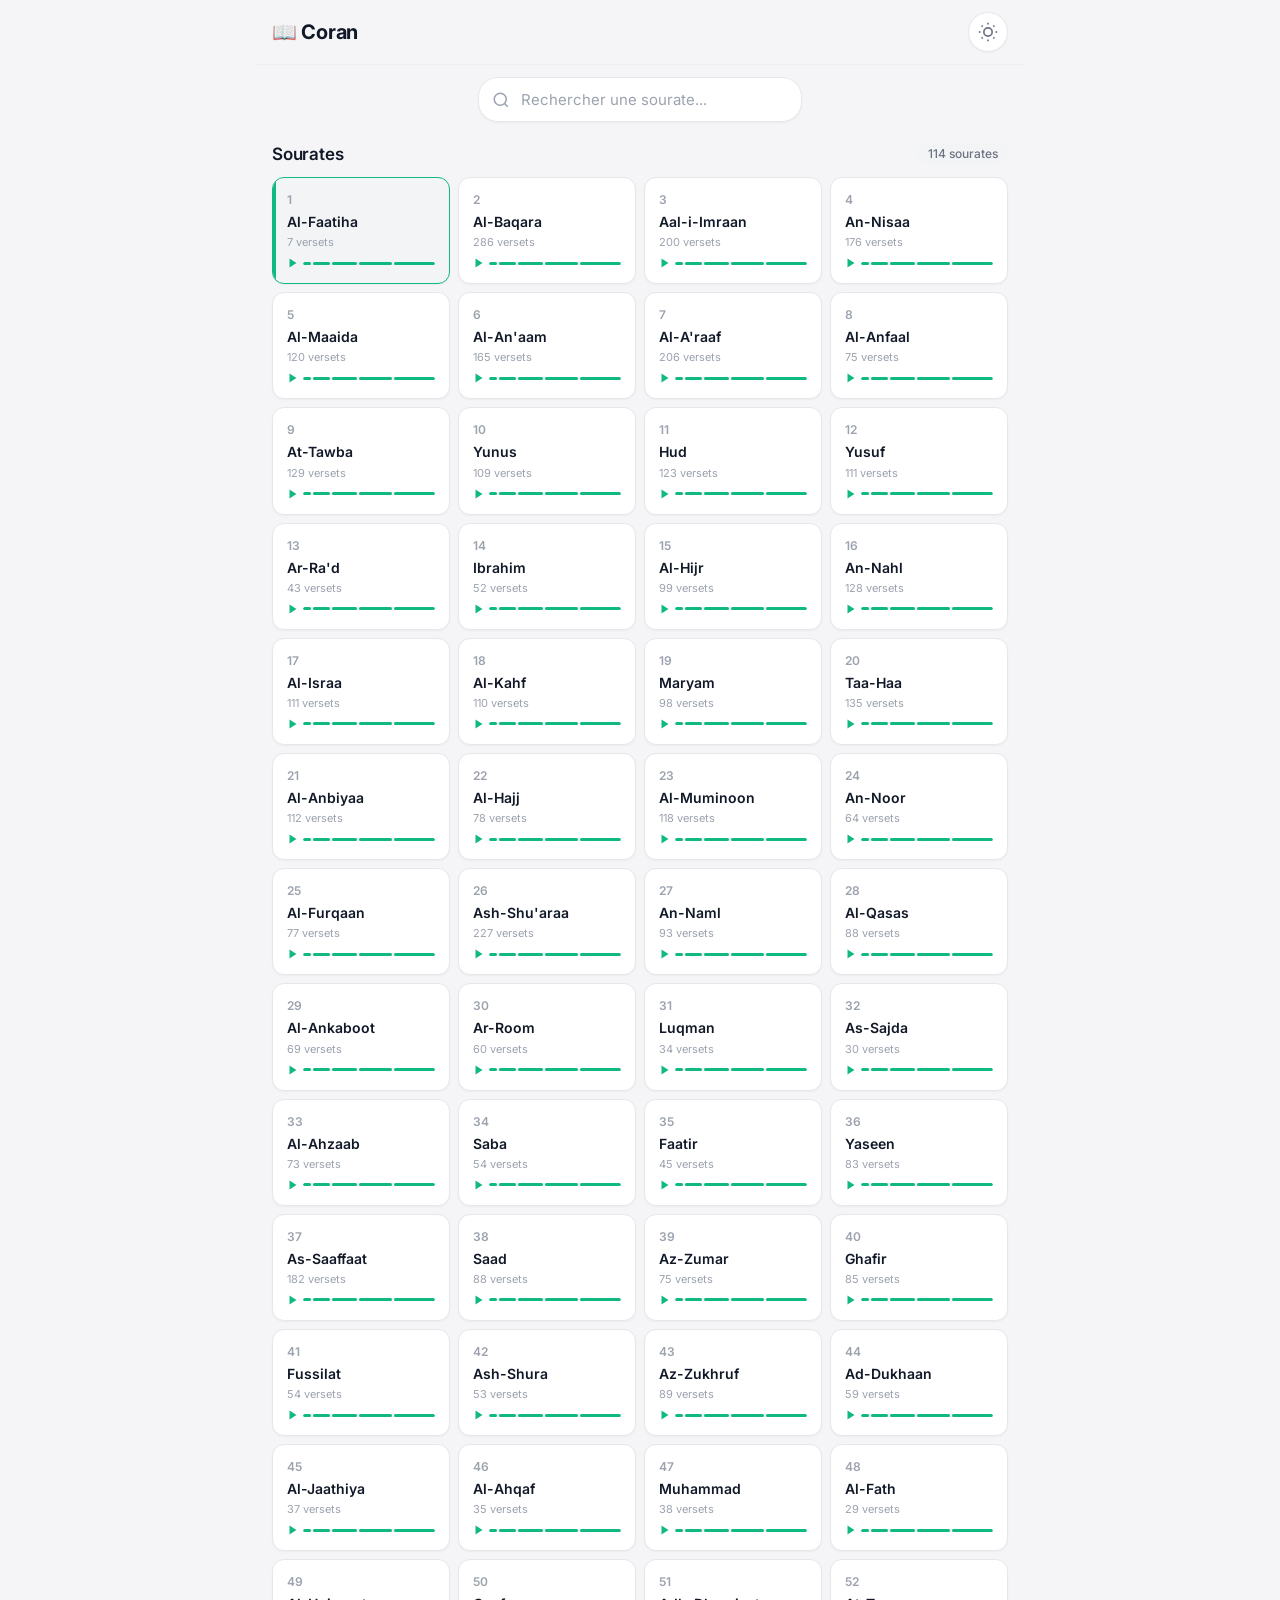
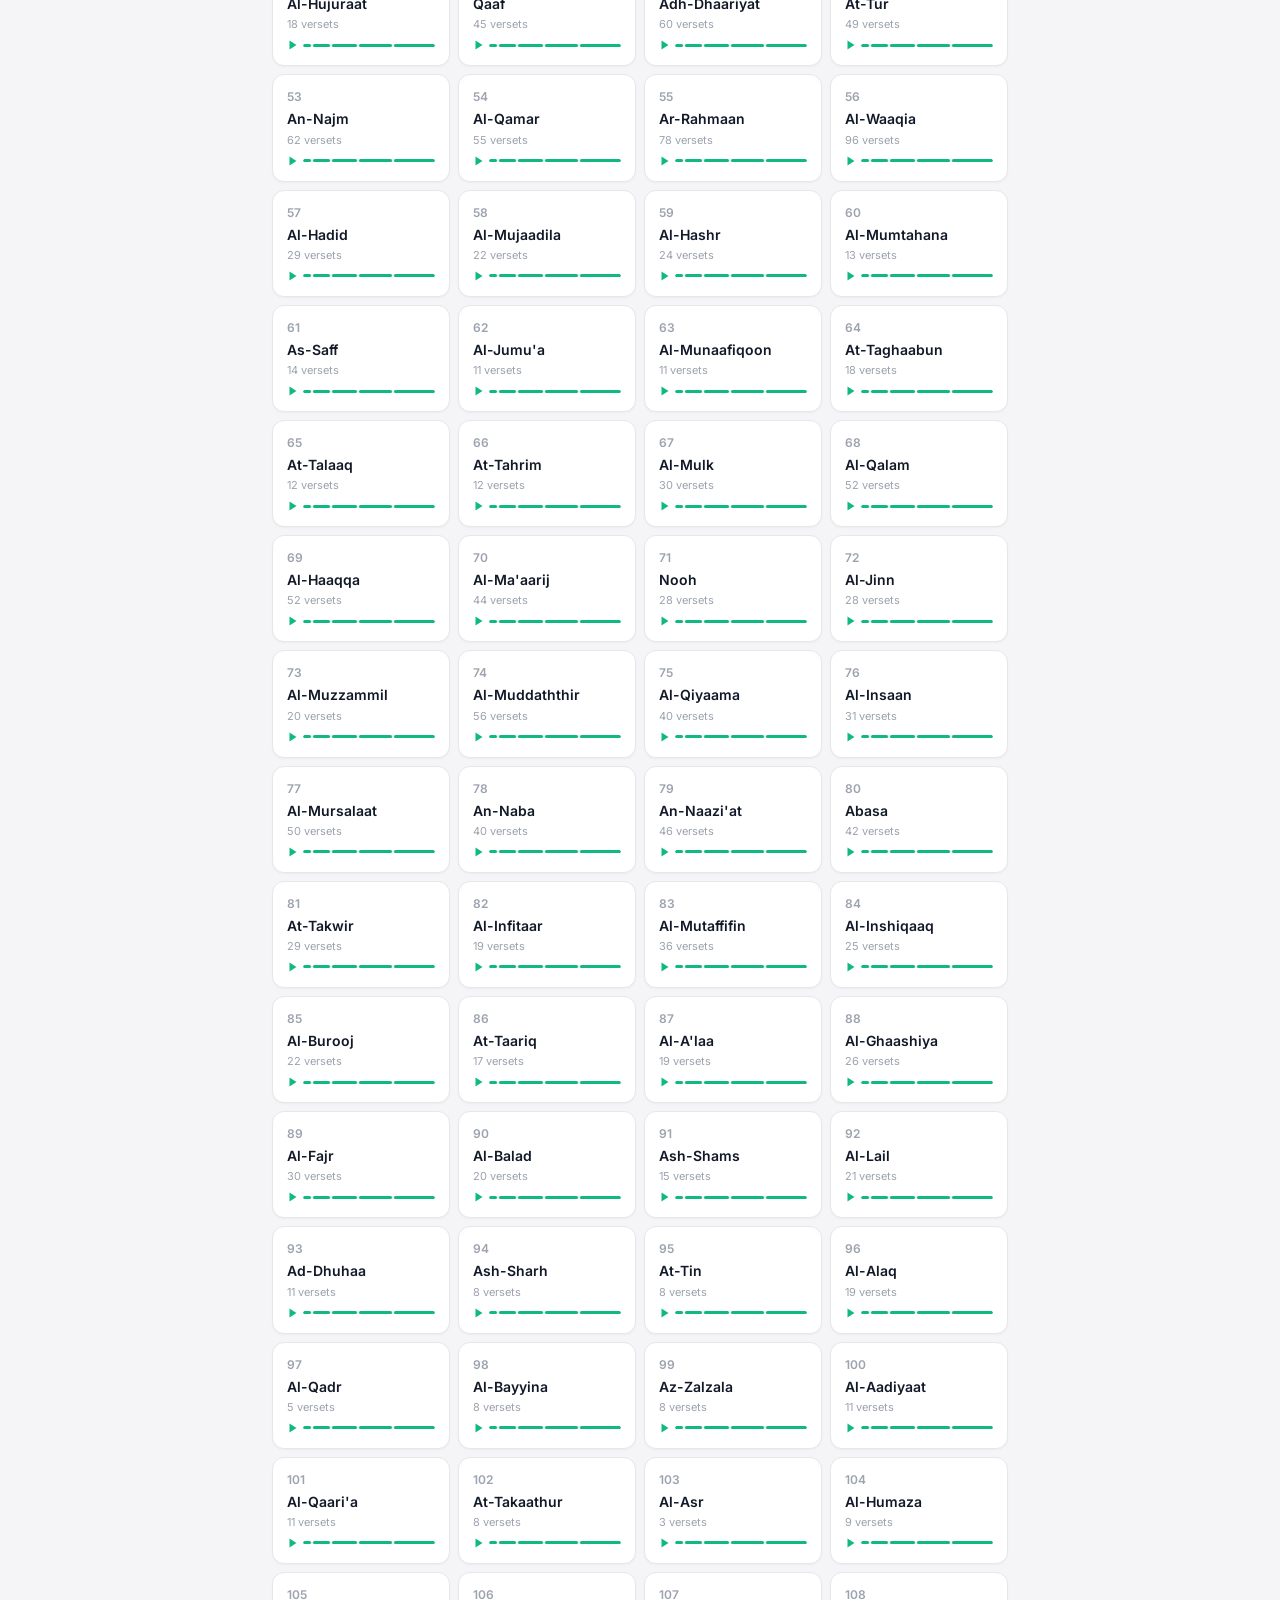
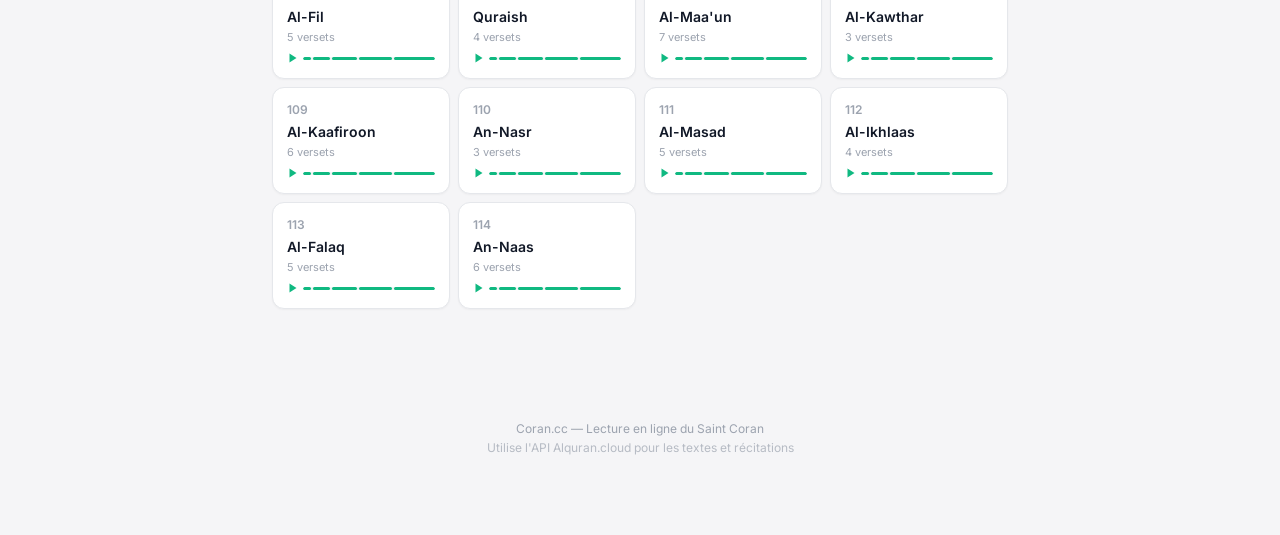
==== index.html @ dbdd3338 "Ajout fonctionnalités: modes lecture (single/range/page/loop), téléchargement offline, page mode, bo" ====
<!DOCTYPE html>
<html lang="fr">
<head>
  <meta charset="UTF-8">
  <meta name="viewport" content="width=device-width, initial-scale=1.0">
  <meta name="description" content="Lisez le Coran en ligne avec récitations audio, traductions et translitérations.">
  <meta name="theme-color" content="#10B981">
  <meta name="apple-mobile-web-app-capable" content="yes">
  <meta name="apple-mobile-web-app-status-bar-style" content="black-translucent">
  <meta name="apple-mobile-web-app-title" content="Coran">
  <link rel="icon" type="image/svg+xml" href="data:image/svg+xml,<svg xmlns='http://www.w3.org/2000/svg' viewBox='0 0 100 100'><rect width='100' height='100' rx='20' fill='%2310B981'/><text x='50' y='68' font-size='50' text-anchor='middle' fill='white' font-family='serif'>ق</text></svg>">
  <title>Coran — Lecture en ligne</title>
  <link rel="stylesheet" href="style.css">
  <link rel="preconnect" href="https://fonts.googleapis.com">
  <link rel="preconnect" href="https://fonts.gstatic.com" crossorigin>
  <link href="https://fonts.googleapis.com/css2?family=Amiri:wght@400;700&family=Inter:wght@400;500;600;700&display=swap" rel="stylesheet">
</head>
<body>
  <div id="app">
    <header class="header">
      <div class="header-content">
        <h1 class="logo">📖 Coran</h1>
        <div class="header-actions">
          <button class="icon-btn" id="themeToggle" title="Changer le thème">
            <svg class="sun" width="20" height="20" viewBox="0 0 24 24" fill="none" stroke="currentColor" stroke-width="2"><circle cx="12" cy="12" r="5"/><line x1="12" y1="1" x2="12" y2="3"/><line x1="12" y1="21" x2="12" y2="23"/><line x1="4.22" y1="4.22" x2="5.64" y2="5.64"/><line x1="18.36" y1="18.36" x2="19.78" y2="19.78"/><line x1="1" y1="12" x2="3" y2="12"/><line x1="21" y1="12" x2="23" y2="12"/><line x1="4.22" y1="19.78" x2="5.64" y2="18.36"/><line x1="18.36" y1="5.64" x2="19.78" y2="4.22"/></svg>
            <svg class="moon" width="20" height="20" viewBox="0 0 24 24" fill="none" stroke="currentColor" stroke-width="2"><path d="M21 12.79A9 9 0 1 1 11.21 3 7 7 0 0 0 21 12.79z"/></svg>
          </button>
        </div>
      </div>
    </header>

    <div class="search-container">
      <div class="search-box">
        <svg class="search-icon" width="18" height="18" viewBox="0 0 24 24" fill="none" stroke="currentColor" stroke-width="2"><circle cx="11" cy="11" r="8"/><line x1="21" y1="21" x2="16.65" y2="16.65"/></svg>
        <input type="text" id="searchInput" placeholder="Rechercher une sourate..." autocomplete="off">
        <button class="search-clear" id="searchClear" style="display:none">✕</button>
      </div>
      <div class="search-results" id="searchResults" style="display:none"></div>
    </div>

    <main class="main">
      <!-- Liste des sourates -->
      <section class="section" id="surahList">
        <div class="section-header">
          <h2>Sourates</h2>
          <span class="badge" id="surahCount">114 sourates</span>
        </div>
        <div class="surah-grid" id="surahGrid"></div>
      </section>

      <!-- Lecteur -->
      <section class="section" id="readerSection" style="display:none">
        <div class="reader-header">
          <button class="back-btn" id="backToList">
            <svg width="24" height="24" viewBox="0 0 24 24" fill="none" stroke="currentColor" stroke-width="2"><polyline points="15 18 9 12 15 6"/></svg>
            Retour
          </button>
          <div class="reader-info">
            <h2 id="readerSurahName">—</h2>
            <span id="readerVerseInfo" class="verse-badge">Verset 1</span>
          </div>
        </div>

        <!-- Modes de lecture & options -->
        <div class="reader-controls">
          <div class="mode-selector">
            <label>Mode</label>
            <div class="mode-chips">
              <button class="mode-chip active" data-mode="single">Single</button>
              <button class="mode-chip" data-mode="range">Plage</button>
              <button class="mode-chip" data-mode="page">Page</button>
              <button class="mode-chip" data-mode="loop">Boucle</button>
            </div>
          </div>
          <div class="reciter-select">
            <label for="reciterSelect">Récitateur</label>
            <select id="reciterSelect"></select>
          </div>
        </div>

        <!-- Range selector (visible en mode range) -->
        <div class="range-config" id="rangeConfig" style="display:none">
          <div class="range-inputs">
            <div class="range-field">
              <label>Du verset</label>
              <input type="number" id="rangeStart" min="1" value="1">
            </div>
            <div class="range-field">
              <label>Au verset</label>
              <input type="number" id="rangeEnd" min="1" value="5">
            </div>
            <button class="range-apply-btn" id="rangeApplyBtn">Appliquer</button>
          </div>
        </div>

        <!-- Page selector (visible en mode page) -->
        <div class="page-config" id="pageConfig" style="display:none">
          <div class="page-input-row">
            <label>Page</label>
            <input type="number" id="pageInput" min="1" max="604" value="1">
            <button class="page-go-btn" id="pageGoBtn">Aller</button>
          </div>
        </div>

        <!-- Options texte -->
        <div class="text-options">
          <button class="opt-btn active" data-opt="arabic">Arabe</button>
          <button class="opt-btn" data-opt="transliteration">Phonétique</button>
          <button class="opt-btn" data-opt="translation">Traduction</button>
        </div>

        <!-- Affichage du verset -->
        <div class="verse-display" id="verseDisplay">
          <div class="verse-arabic" id="verseArabic">
            <p class="verse-number" id="verseNumber">1</p>
            <p class="arabic-text" id="arabicText">—</p>
          </div>
          <div class="verse-transliteration" id="verseTransliteration" style="display:none">
            <p class="translit-text" id="transliterationText">—</p>
          </div>
          <div class="verse-translation" id="verseTranslation" style="display:none">
            <p class="translation-text" id="translationText">—</p>
          </div>
        </div>

        <!-- Contrôles de lecture -->
        <div class="player-controls">
          <div class="player-info">
            <span class="player-status" id="playerStatus">Prêt</span>
            <span class="player-time" id="playerTime">0:00</span>
          </div>
          <div class="player-buttons">
            <button class="player-btn" id="prevSurahBtn" title="Sourate précédente">
              <svg width="20" height="20" viewBox="0 0 24 24" fill="none" stroke="currentColor" stroke-width="2"><polygon points="19 20 9 12 19 4 19 20"/><line x1="5" y1="19" x2="5" y2="5"/></svg>
            </button>
            <button class="player-btn" id="prevVerseBtn" title="Verset précédent">
              <svg width="20" height="20" viewBox="0 0 24 24" fill="none" stroke="currentColor" stroke-width="2"><polygon points="11 19 2 12 11 5 11 19"/><polygon points="22 19 13 12 22 5 22 19"/></svg>
            </button>
            <button class="play-btn" id="playBtn" title="Lecture / Pause">
              <svg class="play-icon" width="32" height="32" viewBox="0 0 24 24" fill="currentColor"><polygon points="5 3 19 12 5 21 5 3"/></svg>
              <svg class="pause-icon" width="32" height="32" viewBox="0 0 24 24" fill="currentColor" style="display:none"><rect x="6" y="4" width="4" height="16"/><rect x="14" y="4" width="4" height="16"/></svg>
            </button>
            <button class="player-btn" id="nextVerseBtn" title="Verset suivant">
              <svg width="20" height="20" viewBox="0 0 24 24" fill="none" stroke="currentColor" stroke-width="2"><polygon points="23 19 14 12 23 5 23 19"/><polygon points="10 19 5 12 10 5 10 19"/></svg>
            </button>
            <button class="player-btn" id="nextSurahBtn" title="Sourate suivante">
              <svg width="20" height="20" viewBox="0 0 24 24" fill="none" stroke="currentColor" stroke-width="2"><polygon points="5 20 15 12 5 4 5 20"/><line x1="19" y1="19" x2="19" y2="5"/></svg>
            </button>
          </div>
          <div class="player-progress">
            <input type="range" class="progress-bar" id="progressBar" min="0" max="100" value="0" step="0.1">
          </div>
        </div>

        <!-- Bouton téléchargement -->
        <button class="download-btn" id="downloadBtn" title="Télécharger pour hors-ligne">
          <svg width="20" height="20" viewBox="0 0 24 24" fill="none" stroke="currentColor" stroke-width="2"><path d="M21 15v4a2 2 0 0 1-2 2H5a2 2 0 0 1-2-2v-4"/><polyline points="7 10 12 15 17 10"/><line x1="12" y1="15" x2="12" y2="3"/></svg>
          <span>Télécharger</span>
        </button>
      </section>
    </main>

    <audio id="audioPlayer" style="display:none"></audio>

    <footer class="footer">
      <p>Coran.cc — Lecture en ligne du Saint Coran</p>
      <p class="footer-small">Utilise l'API Alquran.cloud pour les textes et récitations</p>
    </footer>
  </div>

  <script src="app.js"></script>
</body>
</html>
---- style.css ----
:root {
  --bg: #F5F5F7;
  --surface: #FFFFFF;
  --surface-alt: #F3F4F6;
  --border: #E5E7EB;
  --text: #111827;
  --text-secondary: #6B7280;
  --text-tertiary: #9CA3AF;
  --primary: #10B981;
  --primary-dark: #059669;
  --danger: #EF4444;
  --warning: #F59E0B;
  --shadow-sm: 0 1px 2px rgba(0,0,0,0.04);
  --shadow-md: 0 4px 12px rgba(0,0,0,0.06);
  --shadow-lg: 0 8px 24px rgba(0,0,0,0.08);
  --radius-sm: 8px;
  --radius-md: 12px;
  --radius-lg: 16px;
  --radius-xl: 20px;
  --header-bg: rgba(245, 245, 247, 0.85);
  --header-border: rgba(229, 231, 235, 0.5);
  --progress-bg: #E5E7EB;
  --glass-bg: rgba(255, 255, 255, 0.88);
  --verse-arabic-bg: #FFFFFF;
  --verse-glow: rgba(16, 185, 129, 0.12);
}

[data-theme="dark"] {
  --bg: #000000;
  --surface: #1C1C1E;
  --surface-alt: #2C2C2E;
  --border: #3A3A3C;
  --text: #F9FAFB;
  --text-secondary: #9CA3AF;
  --text-tertiary: #6B7280;
  --shadow-sm: 0 1px 2px rgba(0,0,0,0.2);
  --shadow-md: 0 4px 12px rgba(0,0,0,0.3);
  --shadow-lg: 0 8px 24px rgba(0,0,0,0.4);
  --header-bg: rgba(0, 0, 0, 0.85);
  --header-border: rgba(58, 58, 60, 0.5);
  --progress-bg: #3A3A3C;
  --verse-arabic-bg: #1C1C1E;
  --verse-glow: rgba(16, 185, 129, 0.15);
}

* { margin: 0; padding: 0; box-sizing: border-box; }
html, body { height: 100%; font-family: 'Inter', -apple-system, BlinkMacSystemFont, 'Segoe UI', sans-serif; background: var(--bg); color: var(--text); -webkit-font-smoothing: antialiased; transition: background 0.3s ease, color 0.3s ease; }
body { overflow-x: hidden; }
::-webkit-scrollbar { width: 6px; }
::-webkit-scrollbar-thumb { background: var(--border); border-radius: 3px; }

#app { display: flex; flex-direction: column; min-height: 100vh; max-width: 768px; margin: 0 auto; position: relative; }

.header { position: sticky; top: 0; z-index: 100; backdrop-filter: blur(20px); -webkit-backdrop-filter: blur(20px); background: var(--header-bg); border-bottom: 0.5px solid var(--header-border); }
.header-content { max-width: 768px; margin: 0 auto; padding: 12px 16px; display: flex; align-items: center; justify-content: space-between; }
.logo { font-size: 20px; font-weight: 700; letter-spacing: -0.3px; }
.header-actions { display: flex; gap: 8px; }

.icon-btn { width: 40px; height: 40px; border: none; background: var(--surface); border-radius: 50%; cursor: pointer; display: flex; align-items: center; justify-content: center; color: var(--text-secondary); transition: all 0.15s ease; box-shadow: var(--shadow-sm); border: 0.5px solid var(--border); }
.icon-btn:hover { color: var(--primary); transform: scale(1.05); }
.icon-btn:active { transform: scale(0.95); }
[data-theme="dark"] .sun { display: none; }
[data-theme="light"] .moon { display: none; }

.search-container { max-width: 768px; margin: 0 auto; padding: 12px 16px; position: sticky; top: 61px; z-index: 99; backdrop-filter: blur(20px); -webkit-backdrop-filter: blur(20px); background: var(--header-bg); }
.search-box { position: relative; display: flex; align-items: center; }
.search-icon { position: absolute; left: 14px; color: var(--text-tertiary); pointer-events: none; }
#searchInput { width: 100%; padding: 12px 40px 12px 42px; border: 0.5px solid var(--border); border-radius: var(--radius-xl); background: var(--surface); color: var(--text); font-size: 15px; font-family: inherit; outline: none; transition: all 0.15s ease; box-shadow: var(--shadow-sm); }
#searchInput:focus { border-color: var(--primary); box-shadow: 0 0 0 3px var(--primary), var(--shadow-sm); }
#searchInput::placeholder { color: var(--text-tertiary); }
.search-clear { position: absolute; right: 10px; width: 28px; height: 28px; border: none; background: var(--surface-alt); border-radius: 50%; cursor: pointer; display: flex; align-items: center; justify-content: center; color: var(--text-secondary); font-size: 14px; transition: all 0.15s ease; }
.search-clear:hover { color: var(--danger); }
.search-results { position: absolute; top: 100%; left: 0; right: 0; background: var(--surface); border-radius: var(--radius-lg); box-shadow: var(--shadow-lg); border: 0.5px solid var(--border); max-height: 300px; overflow-y: auto; z-index: 200; }
.search-result-item { padding: 12px 16px; cursor: pointer; border-bottom: 0.5px solid var(--border); transition: background 0.1s ease; display: flex; align-items: center; gap: 10px; }
.search-result-item:hover { background: var(--surface-alt); }
.search-result-item:last-child { border-bottom: none; }
.search-result-item .sr-number { width: 32px; height: 32px; border-radius: 50%; background: var(--surface-alt); display: flex; align-items: center; justify-content: center; font-size: 12px; font-weight: 600; color: var(--text-secondary); flex-shrink: 0; }
.search-result-item .sr-info { flex: 1; }
.search-result-item .sr-name { font-size: 14px; font-weight: 500; color: var(--text); }
.search-result-item .sr-meta { font-size: 11px; color: var(--text-tertiary); margin-top: 2px; }

/* ============================================================
   NOUVEAUX ÉLÉMENTS UI — Modes de lecture, téléchargement
   ============================================================ */

.mode-selector { display: flex; flex-direction: column; gap: 6px; min-width: 0; }
.mode-selector label { font-size: 11px; font-weight: 500; color: var(--text-tertiary); text-transform: uppercase; letter-spacing: 0.5px; }
.mode-chips { display: flex; gap: 4px; }
.mode-chip { padding: 6px 12px; border: 0.5px solid var(--border); border-radius: var(--radius-sm); background: var(--surface); color: var(--text-secondary); font-size: 12px; font-weight: 500; cursor: pointer; transition: all 0.15s ease; font-family: inherit; }
.mode-chip:hover { color: var(--text); border-color: var(--primary); }
.mode-chip.active { background: var(--primary); color: white; border-color: var(--primary); box-shadow: 0 2px 6px var(--primary); }
.mode-chip:active { transform: scale(0.96); }

.range-config { padding: 12px 16px; background: var(--surface); border: 0.5px solid var(--border); border-radius: var(--radius-md); margin-bottom: 12px; box-shadow: var(--shadow-sm); }
.range-inputs { display: flex; gap: 8px; align-items: center; }
.range-field { display: flex; flex-direction: column; gap: 4px; flex: 1; }
.range-field label { font-size: 10px; color: var(--text-tertiary); text-transform: uppercase; letter-spacing: 0.5px; }
.range-field input { width: 100%; padding: 8px 10px; border: 0.5px solid var(--border); border-radius: var(--radius-sm); background: var(--surface-alt); color: var(--text); font-size: 13px; font-family: inherit; outline: none; }
.range-apply-btn { padding: 8px 16px; border: none; border-radius: var(--radius-sm); background: var(--primary); color: white; font-size: 13px; font-weight: 500; cursor: pointer; transition: all 0.15s ease; font-family: inherit; white-space: nowrap; }
.range-apply-btn:hover { background: var(--primary-dark); transform: scale(1.02); }
.range-apply-btn:active { transform: scale(0.97); }

.page-config { padding: 12px 16px; background: var(--surface); border: 0.5px solid var(--border); border-radius: var(--radius-md); margin-bottom: 12px; box-shadow: var(--shadow-sm); }
.page-input-row { display: flex; gap: 8px; align-items: center; }
.page-input-row label { font-size: 10px; color: var(--text-tertiary); text-transform: uppercase; letter-spacing: 0.5px; white-space: nowrap; }
.page-input-row input { width: 80px; padding: 8px 10px; border: 0.5px solid var(--border); border-radius: var(--radius-sm); background: var(--surface-alt); color: var(--text); font-size: 13px; font-family: inherit; outline: none; }
.page-go-btn { padding: 8px 16px; border: none; border-radius: var(--radius-sm); background: var(--primary); color: white; font-size: 13px; font-weight: 500; cursor: pointer; transition: all 0.15s ease; font-family: inherit; white-space: nowrap; }
.page-go-btn:hover { background: var(--primary-dark); }
.page-go-btn:active { transform: scale(0.97); }

.download-btn { display: flex; align-items: center; justify-content: center; gap: 8px; width: 100%; padding: 12px; border: 0.5px solid var(--border); border-radius: var(--radius-md); background: var(--surface); color: var(--text); font-size: 14px; font-weight: 500; cursor: pointer; transition: all 0.15s ease; margin-top: 8px; font-family: inherit; box-shadow: var(--shadow-sm); }
.download-btn:hover { border-color: var(--primary); color: var(--primary); box-shadow: var(--shadow-md); }
.download-btn:active { transform: scale(0.98); }
.download-btn.downloaded { background: var(--primary); color: white; border-color: var(--primary); }
.download-btn .download-status { font-size: 11px; color: var(--text-tertiary); }
.download-btn.downloaded .download-status { color: rgba(255,255,255,0.7); }

.main { flex: 1; padding-bottom: 80px; }
.section { max-width: 768px; margin: 0 auto; padding: 8px 16px 16px; }
.section-header { display: flex; align-items: center; justify-content: space-between; margin-bottom: 12px; }
.section-header h2 { font-size: 17px; font-weight: 600; letter-spacing: -0.2px; }
.badge { font-size: 12px; padding: 4px 10px; border-radius: 10px; background: var(--surface-alt); color: var(--text-secondary); font-weight: 500; }

.surah-grid { display: grid; grid-template-columns: repeat(auto-fill, minmax(140px, 1fr)); gap: 8px; }
.surah-card { background: var(--surface); border: 0.5px solid var(--border); border-radius: var(--radius-md); padding: 14px; cursor: pointer; transition: all 0.15s ease; box-shadow: var(--shadow-sm); position: relative; overflow: hidden; }
.surah-card:hover { transform: translateY(-2px); box-shadow: var(--shadow-md); border-color: var(--primary); }
.surah-card:active { transform: translateY(0); }
.surah-card.active { border-color: var(--primary); background: var(--surface-alt); }
.surah-card.active::before { content: ''; position: absolute; left: 0; top: 0; bottom: 0; width: 3px; background: var(--primary); border-radius: 0 2px 2px 0; }
.surah-card-number { font-size: 12px; font-weight: 600; color: var(--text-tertiary); margin-bottom: 6px; }
.surah-card-name { font-size: 14px; font-weight: 600; color: var(--text); margin-bottom: 4px; line-height: 1.3; }
.surah-card-meta { font-size: 11px; color: var(--text-tertiary); }
.surah-card-audio { margin-top: 8px; display: flex; align-items: center; gap: 4px; }
.surah-card-audio svg { width: 12px; height: 12px; color: var(--primary); flex-shrink: 0; }
.surah-card-audio .audio-dots { display: flex; gap: 2px; flex: 1; height: 3px; background: var(--surface-alt); border-radius: 2px; overflow: hidden; }
.surah-card-audio .audio-dots span { display: block; height: 100%; background: var(--primary); border-radius: 2px; }

.reader-header { display: flex; align-items: center; justify-content: space-between; margin-bottom: 16px; padding-top: 4px; }
.back-btn { display: flex; align-items: center; gap: 6px; padding: 8px 14px; border: 0.5px solid var(--border); border-radius: var(--radius-sm); background: var(--surface); color: var(--text); font-size: 14px; font-weight: 500; cursor: pointer; transition: all 0.15s ease; font-family: inherit; }
.back-btn:hover { border-color: var(--primary); color: var(--primary); }
.back-btn:active { transform: scale(0.97); }
.reader-info { flex: 1; text-align: center; }
#readerSurahName { font-size: 18px; font-weight: 700; margin-bottom: 4px; }
.verse-badge { display: inline-block; font-size: 12px; font-weight: 500; color: white; background: var(--primary); padding: 2px 10px; border-radius: 10px; }

.reader-controls { display: flex; align-items: center; justify-content: space-between; gap: 12px; margin-bottom: 12px; flex-wrap: wrap; }
.reciter-select { display: flex; flex-direction: column; gap: 4px; min-width: 0; }
.reciter-select label { font-size: 11px; font-weight: 500; color: var(--text-tertiary); text-transform: uppercase; letter-spacing: 0.5px; }
#reciterSelect { padding: 8px 12px; border: 0.5px solid var(--border); border-radius: var(--radius-sm); background: var(--surface); color: var(--text); font-size: 13px; font-family: inherit; outline: none; cursor: pointer; min-width: 140px; max-width: 200px; }
#reciterSelect:focus { border-color: var(--primary); }
.text-options { display: flex; gap: 4px; background: var(--surface-alt); border-radius: var(--radius-md); padding: 3px; }
.opt-btn { padding: 6px 12px; border: none; border-radius: var(--radius-sm); background: transparent; color: var(--text-secondary); font-size: 12px; font-weight: 500; cursor: pointer; transition: all 0.15s ease; font-family: inherit; white-space: nowrap; }
.opt-btn.active { background: var(--surface); color: var(--text); box-shadow: var(--shadow-sm); }
.opt-btn:hover:not(.active) { color: var(--text); }

.verse-display { background: var(--surface); border: 0.5px solid var(--border); border-radius: var(--radius-xl); padding: 24px; margin-bottom: 16px; box-shadow: var(--shadow-md); min-height: 200px; transition: all 0.2s ease; }
.verse-display.reciting { box-shadow: 0 0 0 1.5px var(--primary), var(--shadow-lg), 0 0 30px var(--verse-glow); }
.verse-arabic { text-align: center; min-height: 80px; }
.verse-number { font-size: 13px; font-weight: 500; color: var(--text-tertiary); margin-bottom: 12px; }
.arabic-text { font-family: 'Amiri', 'Traditional Arabic', 'Scheherazade New', serif; font-size: clamp(24px, 5vw, 36px); line-height: 2; color: var(--text); font-weight: 400; direction: rtl; text-align: center; word-spacing: 0.05em; }
.verse-transliteration { margin-top: 16px; padding: 14px; background: var(--surface-alt); border-radius: var(--radius-md); text-align: center; }
.translit-text { font-size: 14px; line-height: 1.6; color: var(--text-secondary); font-style: italic; }
.verse-translation { margin-top: 16px; padding: 14px; background: var(--surface-alt); border-radius: var(--radius-md); }
.translation-text { font-size: 14px; line-height: 1.6; color: var(--text); text-align: left; }

.player-controls { background: var(--surface); border: 0.5px solid var(--border); border-radius: var(--radius-xl); padding: 14px 16px; box-shadow: var(--shadow-md); }
.player-info { display: flex; align-items: center; justify-content: space-between; margin-bottom: 10px; }
.player-status { font-size: 12px; font-weight: 500; color: var(--text-secondary); }
.player-time { font-size: 12px; color: var(--text-tertiary); font-variant-numeric: tabular-nums; }
.player-buttons { display: flex; align-items: center; justify-content: center; gap: 4px; margin-bottom: 10px; }
.player-btn { width: 44px; height: 44px; border: 0.5px solid var(--border); border-radius: 50%; background: var(--surface); color: var(--text); cursor: pointer; display: flex; align-items: center; justify-content: center; transition: all 0.15s ease; box-shadow: var(--shadow-sm); }
.player-btn:hover { color: var(--primary); border-color: var(--primary); transform: scale(1.05); }
.player-btn:active { transform: scale(0.93); }
.play-btn { width: 56px; height: 56px; border-radius: 50%; background: var(--primary); color: white; border: none; box-shadow: 0 4px 12px var(--primary), 0 2px 4px rgba(0,0,0,0.1); }
.play-btn:hover { transform: scale(1.06); background: var(--primary-dark); }
.play-btn:active { transform: scale(0.95); }
.player-progress { padding: 0 4px; }
.progress-bar { width: 100%; height: 4px; -webkit-appearance: none; appearance: none; background: var(--progress-bg); border-radius: 2px; outline: none; cursor: pointer; }
.progress-bar::-webkit-slider-thumb { -webkit-appearance: none; width: 14px; height: 14px; border-radius: 50%; background: var(--primary); cursor: pointer; box-shadow: 0 1px 4px rgba(0,0,0,0.2); }
.progress-bar::-moz-range-thumb { width: 14px; height: 14px; border-radius: 50%; background: var(--primary); cursor: pointer; border: none; }

.footer { text-align: center; padding: 16px 16px 80px; font-size: 12px; color: var(--text-tertiary); max-width: 768px; margin: 0 auto; }
.footer-small { margin-top: 4px; opacity: 0.7; }

.loading-spinner { display: flex; align-items: center; justify-content: center; padding: 40px; gap: 8px; }
.spinner { width: 24px; height: 24px; border: 2px solid var(--border); border-top-color: var(--primary); border-radius: 50%; animation: spin 0.8s linear infinite; }
@keyframes spin { to { transform: rotate(360deg); } }

.empty-state { text-align: center; padding: 40px 20px; color: var(--text-tertiary); }
.empty-state svg { width: 48px; height: 48px; margin-bottom: 12px; opacity: 0.4; }
.empty-state p { font-size: 14px; }

.download-progress { display: flex; align-items: center; gap: 8px; padding: 4px 0; }
.download-progress-bar { flex: 1; height: 3px; background: var(--surface-alt); border-radius: 2px; overflow: hidden; }
.download-progress-bar span { display: block; height: 100%; background: var(--primary); }

@media (max-width: 480px) {
  .surah-grid { grid-template-columns: repeat(2, 1fr); gap: 6px; }
  .surah-card { padding: 10px; }
  .surah-card-name { font-size: 13px; }
  .reader-controls { flex-direction: column; align-items: stretch; }
  #reciterSelect { max-width: 100%; }
  .text-options { justify-content: center; }
  .verse-display { padding: 16px; }
  .player-buttons { gap: 2px; }
  .player-btn { width: 38px; height: 38px; }
  .play-btn { width: 48px; height: 48px; }
  .mode-chips { flex-wrap: wrap; }
  .mode-chip { flex: 1; text-align: center; }
  .range-inputs { flex-wrap: wrap; }
  .range-field { min-width: 70px; }
  .page-input-row { flex-wrap: wrap; }
  .page-input-row input { width: 70px; }
}
@media (min-width: 769px) { .surah-grid { grid-template-columns: repeat(auto-fill, minmax(160px, 1fr)); } }
@media (prefers-reduced-motion: reduce) { * { animation-duration: 0.01ms !important; transition-duration: 0.01ms !important; } }
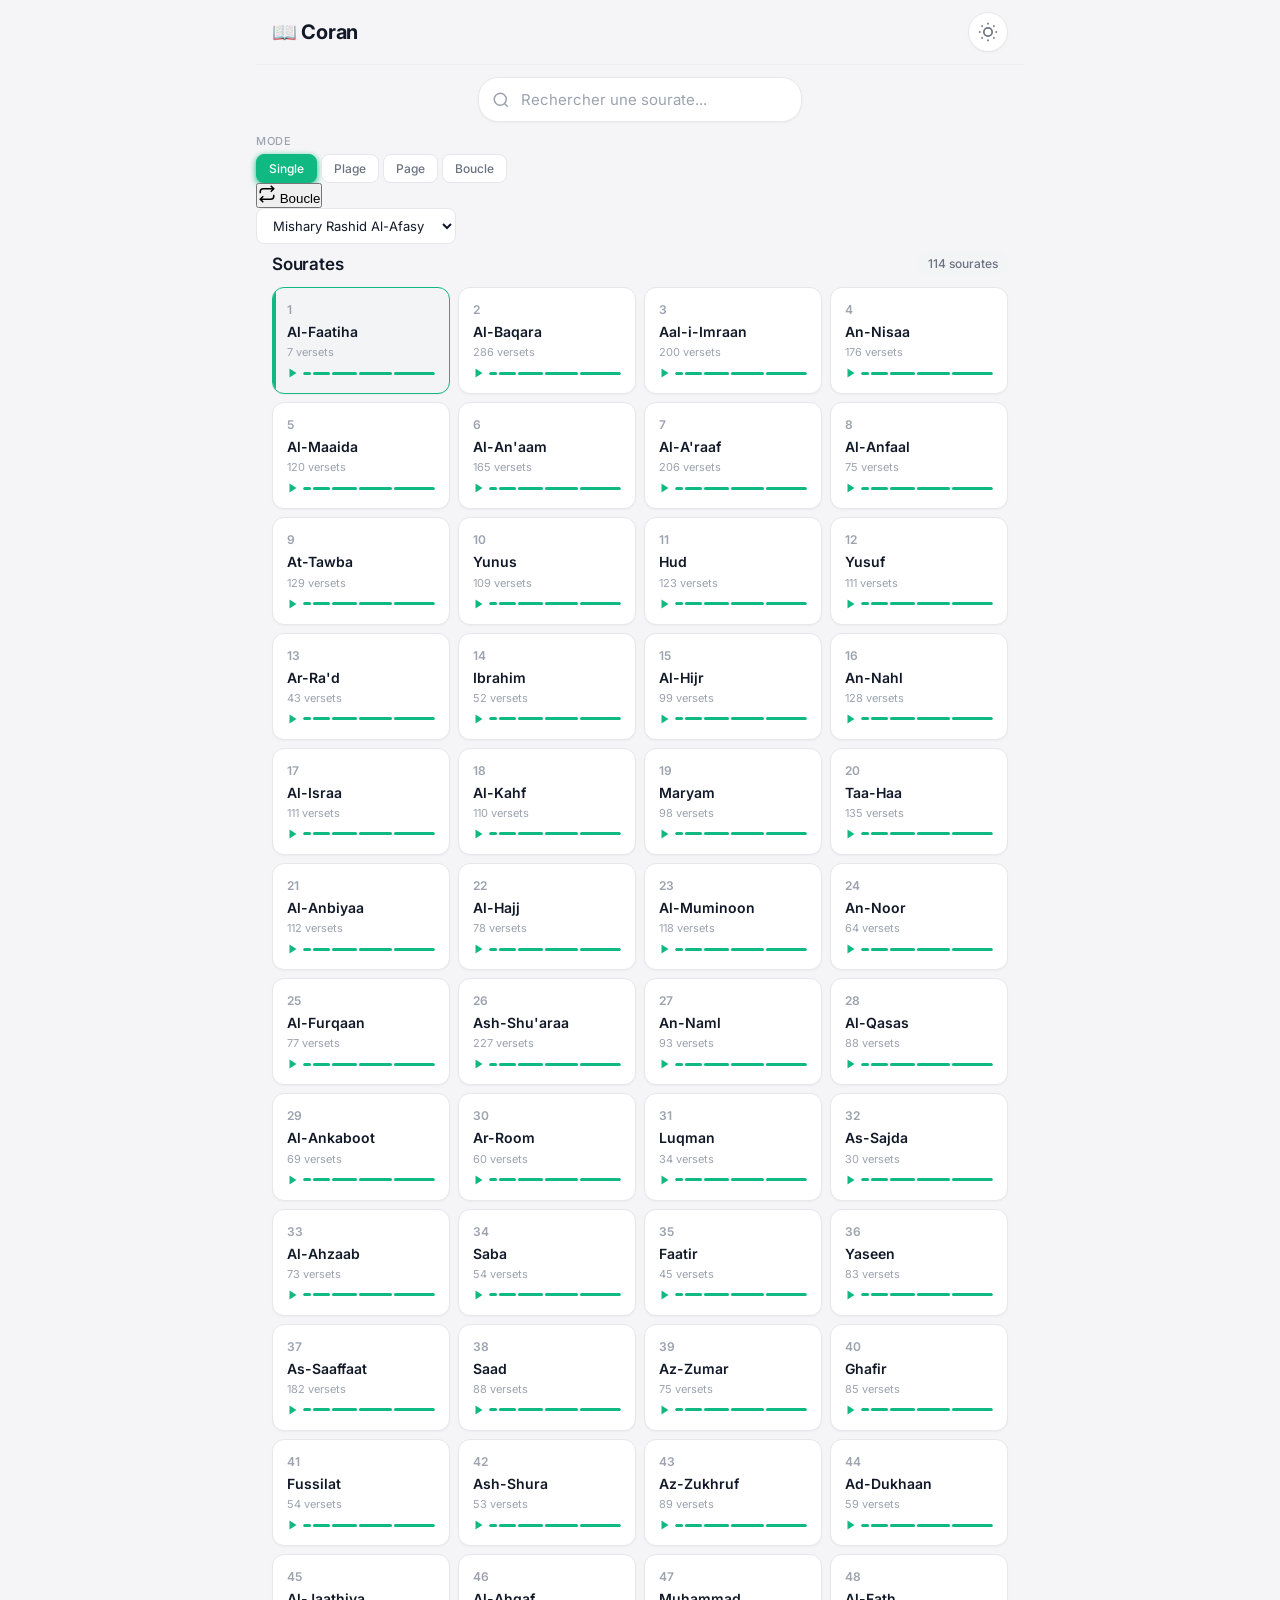
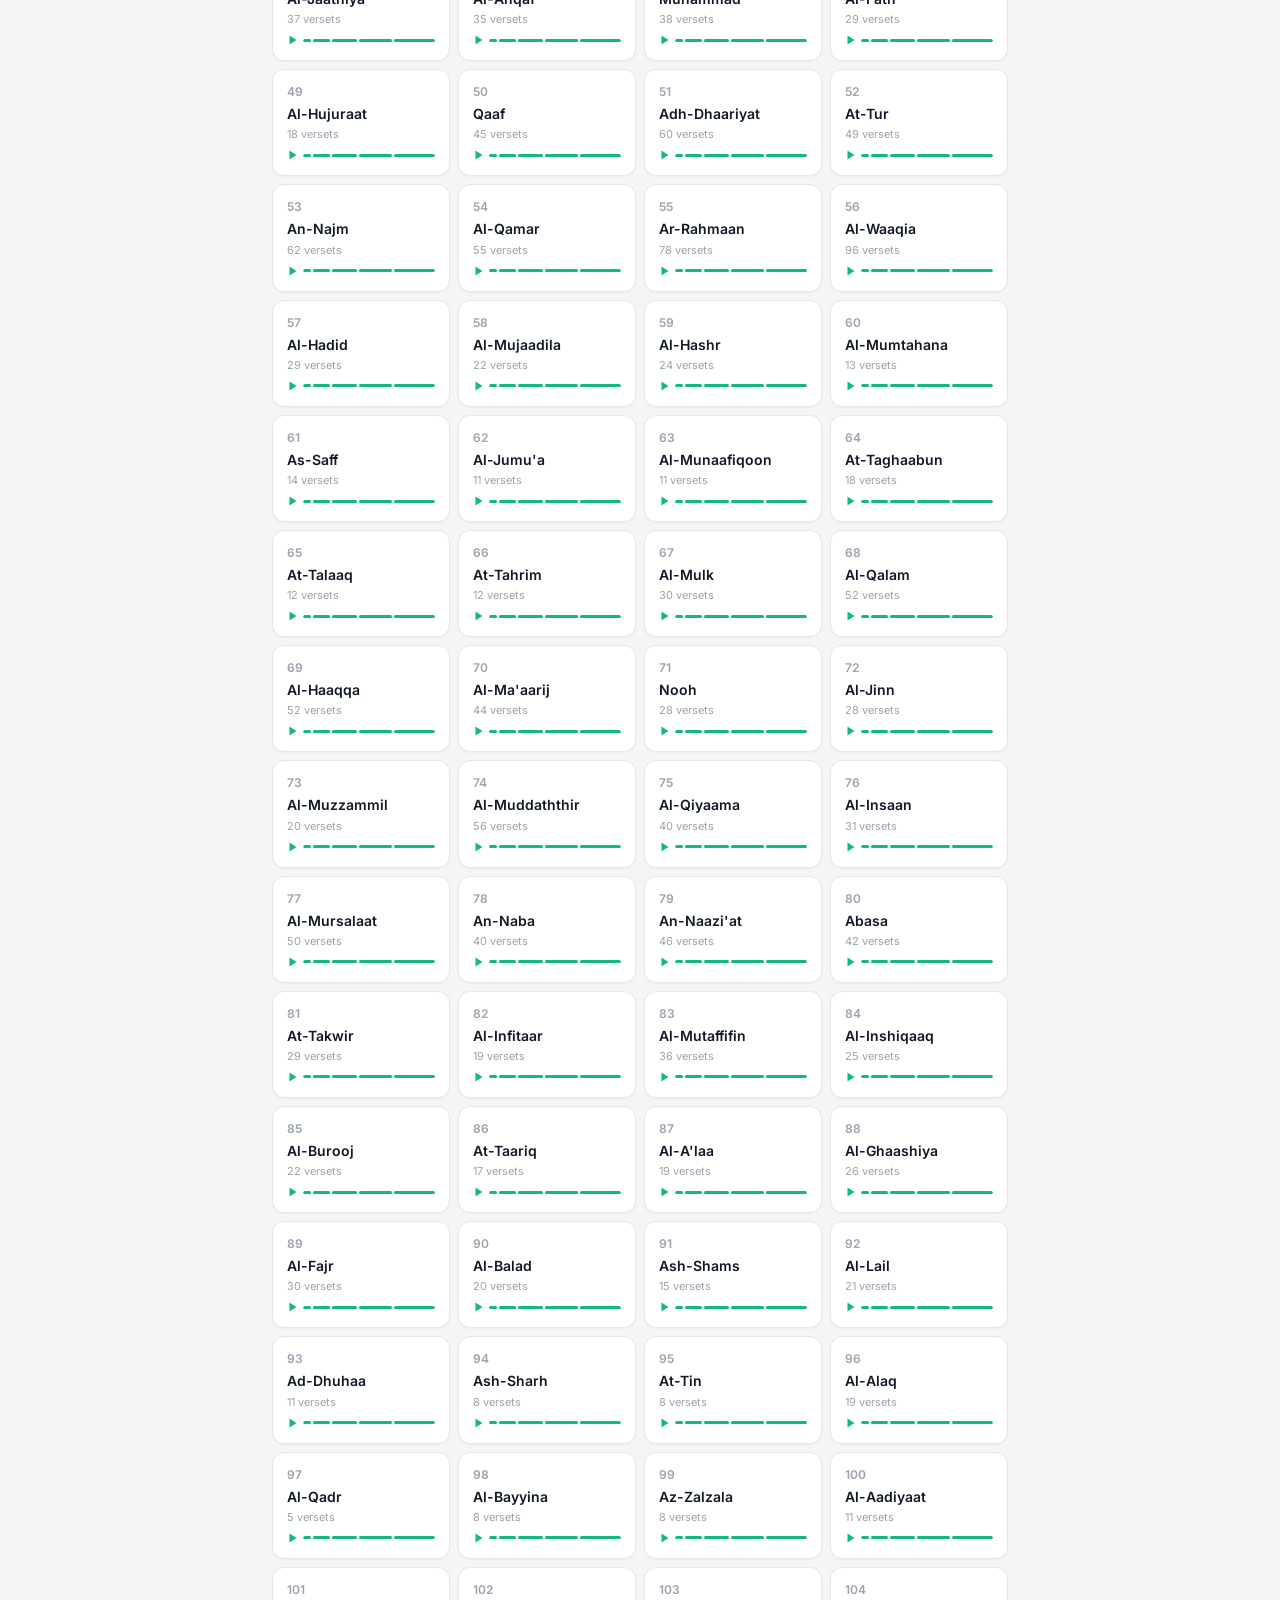
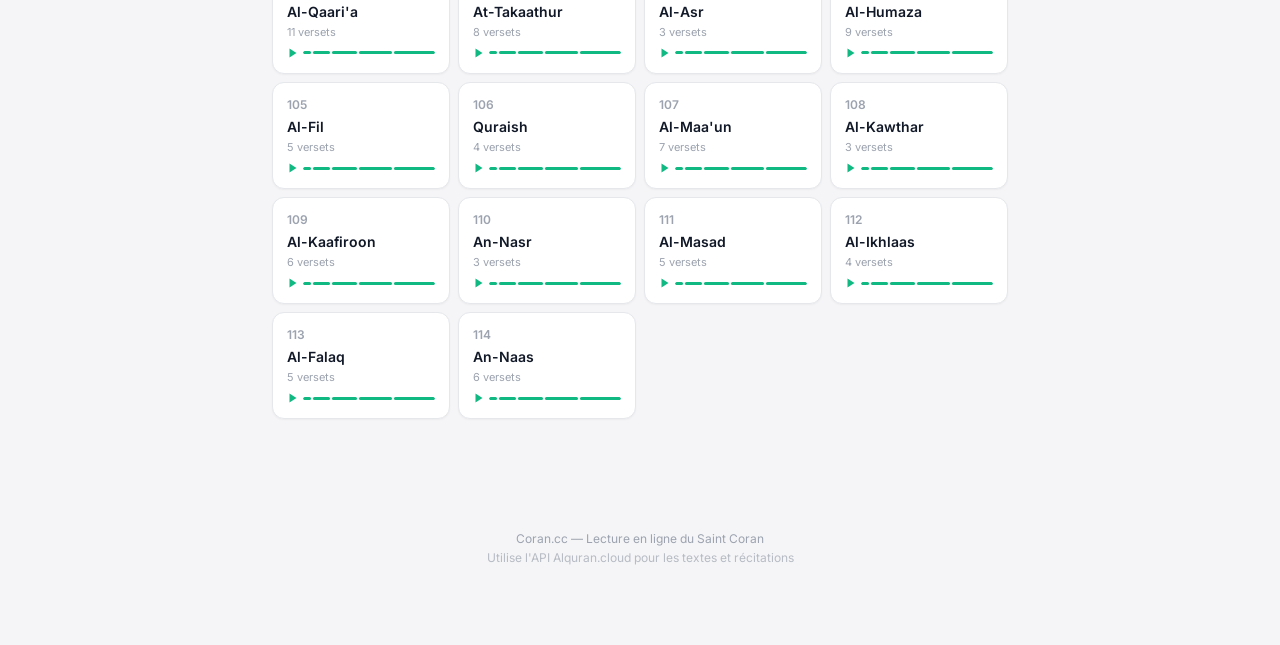
==== commit f4ca1e71: "Fix: options globales avant grille, audio natif au lieu AudioContext" ====
--- a/index.html
+++ b/index.html
@@ -38,6 +38,52 @@
       <div class="search-results" id="searchResults" style="display:none"></div>
     </div>
 
+    <!-- OPTIONS DE LECTURE (accueil, avant la grille) -->
+    <div class="reading-options-bar">
+      <div class="options-row">
+        <div class="mode-selector">
+          <label>Mode</label>
+          <div class="mode-chips">
+            <button class="mode-chip active" data-mode="single">Single</button>
+            <button class="mode-chip" data-mode="range">Plage</button>
+            <button class="mode-chip" data-mode="page">Page</button>
+            <button class="mode-chip" data-mode="loop">Boucle</button>
+          </div>
+        </div>
+        <div class="options-row-right">
+          <button class="loop-toggle" id="loopToggle" title="Activer la boucle">
+            <svg width="18" height="18" viewBox="0 0 24 24" fill="none" stroke="currentColor" stroke-width="2"><polyline points="17 1 21 5 17 9"/><path d="M3 11V9a4 4 0 0 1 4-4h14"/><polyline points="7 23 3 19 7 15"/><path d="M21 13v2a4 4 0 0 1-4 4H3"/></svg>
+            <span>Boucle</span>
+          </button>
+          <div class="reciter-select">
+            <select id="reciterSelect"></select>
+          </div>
+        </div>
+      </div>
+      <!-- Config plage (visible si mode=range) -->
+      <div class="range-config-global" id="rangeConfigGlobal" style="display:none">
+        <div class="range-inputs">
+          <div class="range-field">
+            <label>Du verset</label>
+            <input type="number" id="rangeStartGlobal" min="1" value="1">
+          </div>
+          <div class="range-field">
+            <label>Au verset</label>
+            <input type="number" id="rangeEndGlobal" min="1" value="5">
+          </div>
+          <button class="range-apply-btn" id="rangeApplyBtnGlobal">Appliquer</button>
+        </div>
+      </div>
+      <!-- Config page (visible si mode=page) -->
+      <div class="page-config-global" id="pageConfigGlobal" style="display:none">
+        <div class="page-input-row">
+          <label>Page</label>
+          <input type="number" id="pageInputGlobal" min="1" max="604" value="1">
+          <button class="page-go-btn" id="pageGoBtnGlobal">Aller</button>
+        </div>
+      </div>
+    </div>
+
     <main class="main">
       <!-- Liste des sourates -->
       <section class="section" id="surahList">
@@ -58,47 +104,6 @@
           <div class="reader-info">
             <h2 id="readerSurahName">—</h2>
             <span id="readerVerseInfo" class="verse-badge">Verset 1</span>
-          </div>
-        </div>
-
-        <!-- Modes de lecture & options -->
-        <div class="reader-controls">
-          <div class="mode-selector">
-            <label>Mode</label>
-            <div class="mode-chips">
-              <button class="mode-chip active" data-mode="single">Single</button>
-              <button class="mode-chip" data-mode="range">Plage</button>
-              <button class="mode-chip" data-mode="page">Page</button>
-              <button class="mode-chip" data-mode="loop">Boucle</button>
-            </div>
-          </div>
-          <div class="reciter-select">
-            <label for="reciterSelect">Récitateur</label>
-            <select id="reciterSelect"></select>
-          </div>
-        </div>
-
-        <!-- Range selector (visible en mode range) -->
-        <div class="range-config" id="rangeConfig" style="display:none">
-          <div class="range-inputs">
-            <div class="range-field">
-              <label>Du verset</label>
-              <input type="number" id="rangeStart" min="1" value="1">
-            </div>
-            <div class="range-field">
-              <label>Au verset</label>
-              <input type="number" id="rangeEnd" min="1" value="5">
-            </div>
-            <button class="range-apply-btn" id="rangeApplyBtn">Appliquer</button>
-          </div>
-        </div>
-
-        <!-- Page selector (visible en mode page) -->
-        <div class="page-config" id="pageConfig" style="display:none">
-          <div class="page-input-row">
-            <label>Page</label>
-            <input type="number" id="pageInput" min="1" max="604" value="1">
-            <button class="page-go-btn" id="pageGoBtn">Aller</button>
           </div>
         </div>
 
@@ -152,7 +157,6 @@
           </div>
         </div>
 
-        <!-- Bouton téléchargement -->
         <button class="download-btn" id="downloadBtn" title="Télécharger pour hors-ligne">
           <svg width="20" height="20" viewBox="0 0 24 24" fill="none" stroke="currentColor" stroke-width="2"><path d="M21 15v4a2 2 0 0 1-2 2H5a2 2 0 0 1-2-2v-4"/><polyline points="7 10 12 15 17 10"/><line x1="12" y1="15" x2="12" y2="3"/></svg>
           <span>Télécharger</span>
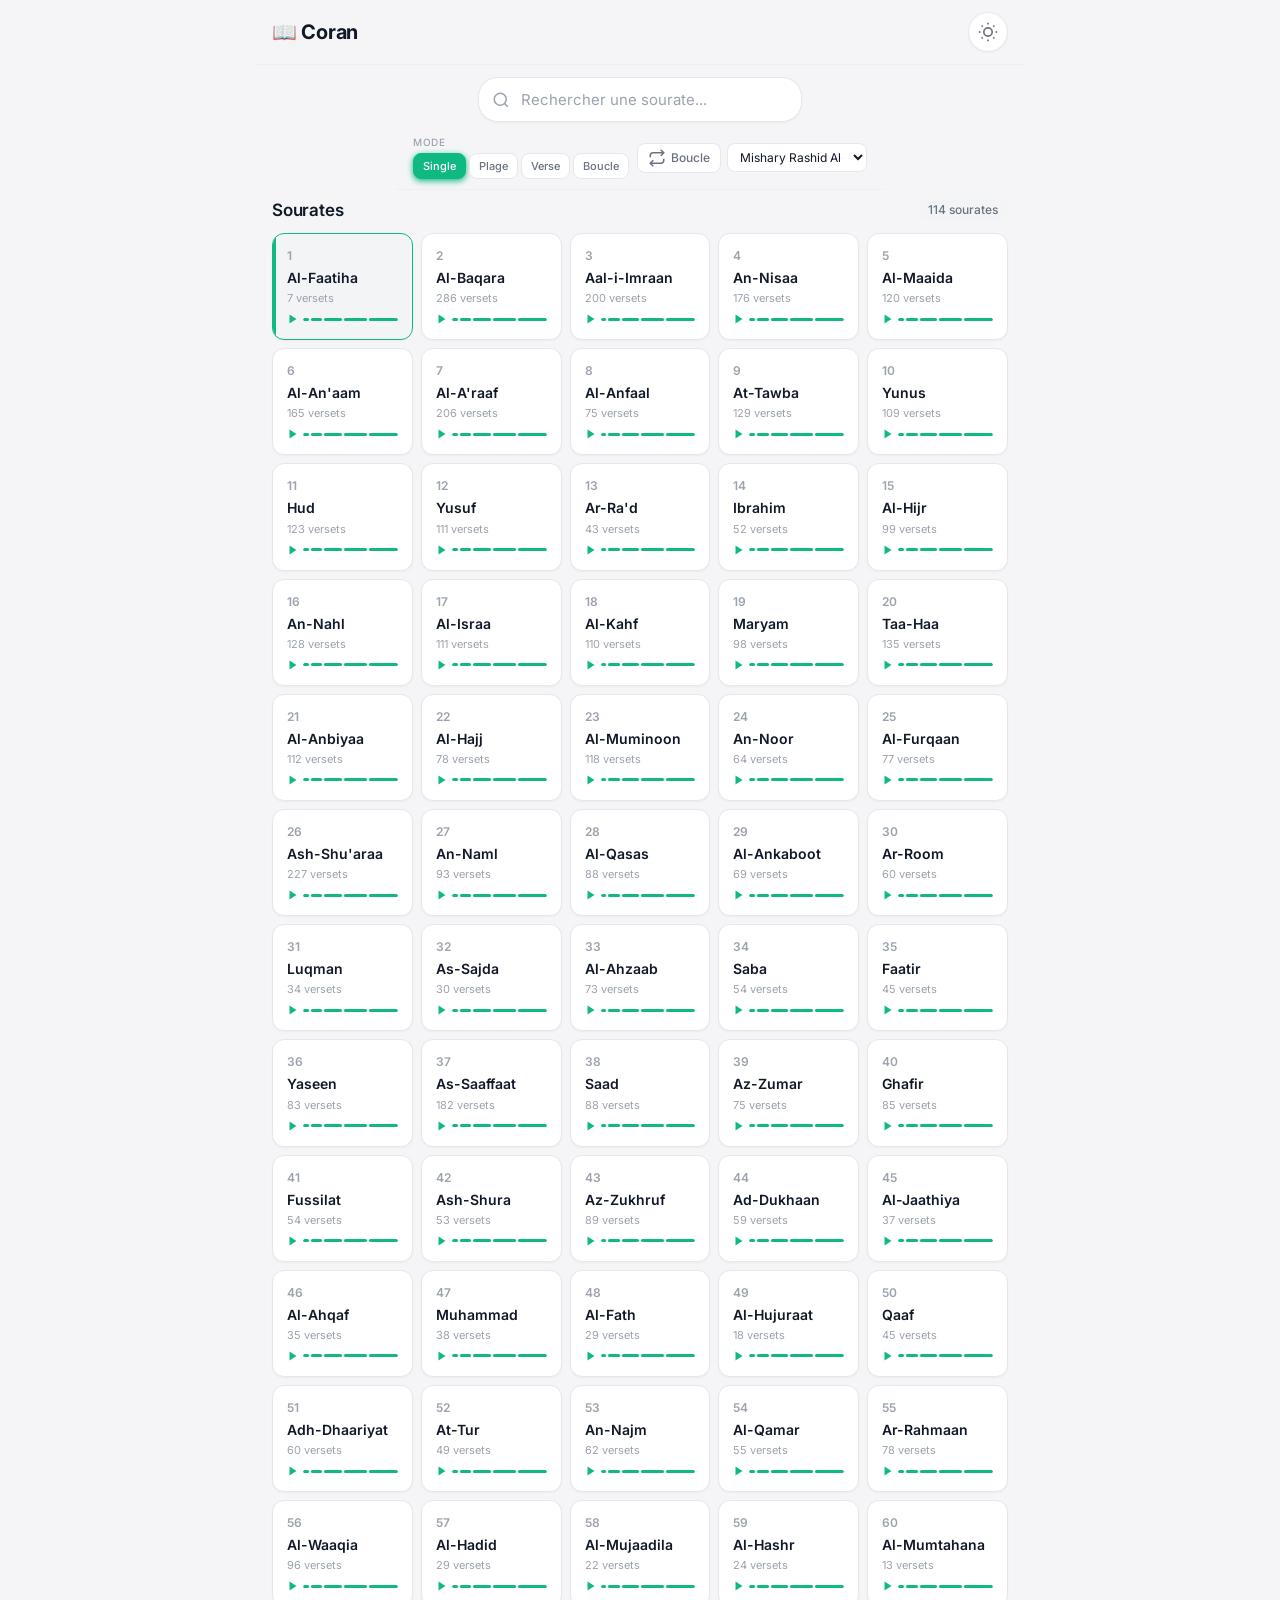
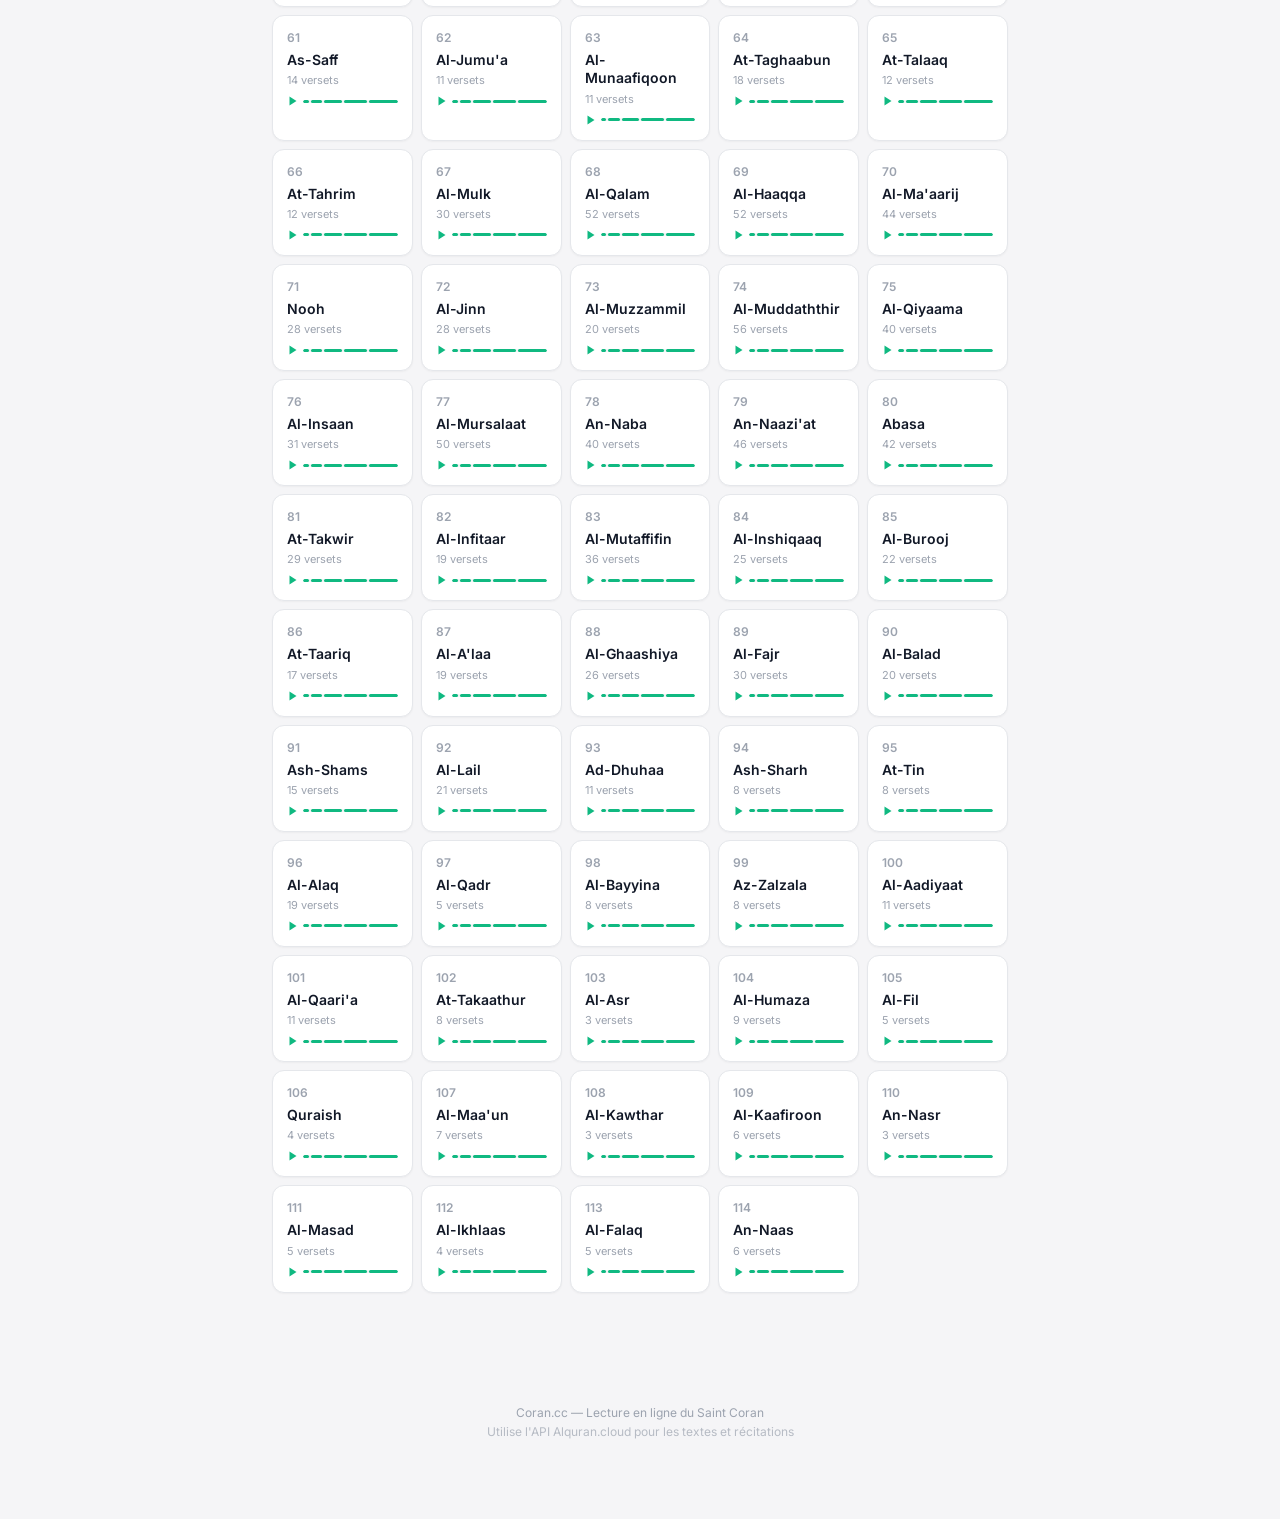
==== commit 5a3169c8: "Remplace index.html par coran.html (tout inline, zero cache)" ====
--- a/index.html
+++ b/index.html
@@ -10,10 +10,201 @@
   <meta name="apple-mobile-web-app-title" content="Coran">
   <link rel="icon" type="image/svg+xml" href="data:image/svg+xml,<svg xmlns='http://www.w3.org/2000/svg' viewBox='0 0 100 100'><rect width='100' height='100' rx='20' fill='%2310B981'/><text x='50' y='68' font-size='50' text-anchor='middle' fill='white' font-family='serif'>ق</text></svg>">
   <title>Coran — Lecture en ligne</title>
-  <link rel="stylesheet" href="style.css">
   <link rel="preconnect" href="https://fonts.googleapis.com">
   <link rel="preconnect" href="https://fonts.gstatic.com" crossorigin>
   <link href="https://fonts.googleapis.com/css2?family=Amiri:wght@400;700&family=Inter:wght@400;500;600;700&display=swap" rel="stylesheet">
+  <style>
+/* ============================================================
+   Quran Web App — CSS (tout inline, pas de fichier externe)
+   ============================================================ */
+:root {
+  --bg: #F5F5F7;
+  --surface: #FFFFFF;
+  --surface-alt: #F3F4F6;
+  --border: #E5E7EB;
+  --text: #111827;
+  --text-secondary: #6B7280;
+  --text-tertiary: #9CA3AF;
+  --primary: #10B981;
+  --primary-dark: #059669;
+  --danger: #EF4444;
+  --warning: #F59E0B;
+  --shadow-sm: 0 1px 2px rgba(0,0,0,0.04);
+  --shadow-md: 0 4px 12px rgba(0,0,0,0.06);
+  --shadow-lg: 0 8px 24px rgba(0,0,0,0.08);
+  --radius-sm: 8px;
+  --radius-md: 12px;
+  --radius-lg: 16px;
+  --radius-xl: 20px;
+  --header-bg: rgba(245, 245, 247, 0.85);
+  --header-border: rgba(229, 231, 235, 0.5);
+  --progress-bg: #E5E7EB;
+  --glass-bg: rgba(255, 255, 255, 0.88);
+  --verse-arabic-bg: #FFFFFF;
+  --verse-glow: rgba(16, 185, 129, 0.12);
+}
+[data-theme="dark"] {
+  --bg: #000000;
+  --surface: #1C1C1E;
+  --surface-alt: #2C2C2E;
+  --border: #3A3A3C;
+  --text: #F9FAFB;
+  --text-secondary: #9CA3AF;
+  --text-tertiary: #6B7280;
+  --shadow-sm: 0 1px 2px rgba(0,0,0,0.2);
+  --shadow-md: 0 4px 12px rgba(0,0,0,0.3);
+  --shadow-lg: 0 8px 24px rgba(0,0,0,0.4);
+  --header-bg: rgba(0, 0, 0, 0.85);
+  --header-border: rgba(58, 58, 60, 0.5);
+  --progress-bg: #3A3A3C;
+  --verse-arabic-bg: #1C1C1E;
+  --verse-glow: rgba(16, 185, 129, 0.15);
+}
+* { margin: 0; padding: 0; box-sizing: border-box; }
+html, body { height: 100%; font-family: 'Inter', -apple-system, BlinkMacSystemFont, 'Segoe UI', sans-serif; background: var(--bg); color: var(--text); -webkit-font-smoothing: antialiased; transition: background 0.3s ease, color 0.3s ease; }
+body { overflow-x: hidden; }
+::-webkit-scrollbar { width: 6px; }
+::-webkit-scrollbar-thumb { background: var(--border); border-radius: 3px; }
+#app { display: flex; flex-direction: column; min-height: 100vh; max-width: 768px; margin: 0 auto; position: relative; }
+.header { position: sticky; top: 0; z-index: 100; backdrop-filter: blur(20px); -webkit-backdrop-filter: blur(20px); background: var(--header-bg); border-bottom: 0.5px solid var(--header-border); }
+.header-content { max-width: 768px; margin: 0 auto; padding: 12px 16px; display: flex; align-items: center; justify-content: space-between; }
+.logo { font-size: 20px; font-weight: 700; letter-spacing: -0.3px; }
+.header-actions { display: flex; gap: 8px; }
+.icon-btn { width: 40px; height: 40px; border: none; background: var(--surface); border-radius: 50%; cursor: pointer; display: flex; align-items: center; justify-content: center; color: var(--text-secondary); transition: all 0.15s ease; box-shadow: var(--shadow-sm); border: 0.5px solid var(--border); }
+.icon-btn:hover { color: var(--primary); transform: scale(1.05); }
+.icon-btn:active { transform: scale(0.95); }
+[data-theme="dark"] .sun { display: none; }
+[data-theme="light"] .moon { display: none; }
+.reading-options-bar { max-width: 768px; margin: 0 auto; padding: 10px 16px; position: sticky; top: 108px; z-index: 98; backdrop-filter: blur(20px); -webkit-backdrop-filter: blur(20px); background: var(--header-bg); border-bottom: 0.5px solid var(--header-border); }
+.options-row { display: flex; align-items: center; justify-content: space-between; gap: 8px; flex-wrap: wrap; }
+.mode-selector { display: flex; flex-direction: column; gap: 5px; min-width: 0; }
+.mode-selector label { font-size: 10px; font-weight: 500; color: var(--text-tertiary); text-transform: uppercase; letter-spacing: 0.5px; }
+.mode-chips { display: flex; gap: 3px; }
+.mode-chip { padding: 5px 9px; border: 0.5px solid var(--border); border-radius: var(--radius-sm); background: var(--surface); color: var(--text-secondary); font-size: 11px; font-weight: 500; cursor: pointer; transition: all 0.15s ease; font-family: inherit; }
+.mode-chip:hover { color: var(--text); border-color: var(--primary); }
+.mode-chip.active { background: var(--primary); color: white; border-color: var(--primary); box-shadow: 0 2px 6px var(--primary); }
+.mode-chip:active { transform: scale(0.96); }
+.options-row-right { display: flex; align-items: center; gap: 6px; }
+.loop-toggle { display: flex; align-items: center; gap: 5px; padding: 5px 10px; border: 0.5px solid var(--border); border-radius: var(--radius-sm); background: var(--surface); color: var(--text-secondary); font-size: 12px; font-weight: 500; cursor: pointer; transition: all 0.15s ease; font-family: inherit; }
+.loop-toggle.active { background: var(--warning); color: white; border-color: var(--warning); box-shadow: 0 2px 6px var(--warning); }
+.loop-toggle:active { transform: scale(0.96); }
+.reciter-select { display: flex; flex-direction: column; gap: 3px; }
+.reciter-select select { padding: 5px 8px; border: 0.5px solid var(--border); border-radius: var(--radius-sm); background: var(--surface); color: var(--text); font-size: 12px; font-family: inherit; outline: none; cursor: pointer; max-width: 140px; }
+.reciter-select select:focus { border-color: var(--primary); }
+.range-config-global, .page-config-global { padding: 8px 16px 10px; background: var(--header-bg); }
+.range-config-global { margin-bottom: 0; }
+.range-inputs { display: flex; gap: 6px; align-items: center; }
+.range-field { display: flex; flex-direction: column; gap: 2px; }
+.range-field label { font-size: 9px; color: var(--text-tertiary); text-transform: uppercase; letter-spacing: 0.3px; }
+.range-field input { width: 50px; padding: 4px 6px; border: 0.5px solid var(--border); border-radius: 5px; background: var(--surface); color: var(--text); font-size: 12px; font-family: inherit; outline: none; }
+.range-apply-btn { padding: 5px 12px; border: none; border-radius: var(--radius-sm); background: var(--primary); color: white; font-size: 11px; font-weight: 500; cursor: pointer; transition: all 0.15s ease; font-family: inherit; white-space: nowrap; }
+.range-apply-btn:hover { background: var(--primary-dark); }
+.range-apply-btn:active { transform: scale(0.97); }
+.page-config-global { padding: 6px 16px 8px; }
+.page-input-row { display: flex; gap: 6px; align-items: center; }
+.page-input-row label { font-size: 10px; color: var(--text-tertiary); text-transform: uppercase; letter-spacing: 0.3px; white-space: nowrap; }
+.page-input-row input { width: 60px; padding: 4px 6px; border: 0.5px solid var(--border); border-radius: 5px; background: var(--surface); color: var(--text); font-size: 12px; font-family: inherit; outline: none; }
+.page-go-btn { padding: 5px 12px; border: none; border-radius: var(--radius-sm); background: var(--primary); color: white; font-size: 11px; font-weight: 500; cursor: pointer; transition: all 0.15s ease; font-family: inherit; white-space: nowrap; }
+.page-go-btn:hover { background: var(--primary-dark); }
+.page-go-btn:active { transform: scale(0.97); }
+.search-container { max-width: 768px; margin: 0 auto; padding: 12px 16px 4px; position: relative; z-index: 97; }
+.search-box { position: relative; display: flex; align-items: center; }
+.search-icon { position: absolute; left: 14px; color: var(--text-tertiary); pointer-events: none; }
+#searchInput { width: 100%; padding: 12px 40px 12px 42px; border: 0.5px solid var(--border); border-radius: var(--radius-xl); background: var(--surface); color: var(--text); font-size: 15px; font-family: inherit; outline: none; transition: all 0.15s ease; box-shadow: var(--shadow-sm); }
+#searchInput:focus { border-color: var(--primary); box-shadow: 0 0 0 3px var(--primary), var(--shadow-sm); }
+#searchInput::placeholder { color: var(--text-tertiary); }
+.search-clear { position: absolute; right: 10px; width: 28px; height: 28px; border: none; background: var(--surface-alt); border-radius: 50%; cursor: pointer; display: flex; align-items: center; justify-content: center; color: var(--text-secondary); font-size: 14px; transition: all 0.15s ease; }
+.search-clear:hover { color: var(--danger); }
+.search-results { position: absolute; top: 100%; left: 0; right: 0; background: var(--surface); border-radius: var(--radius-lg); box-shadow: var(--shadow-lg); border: 0.5px solid var(--border); max-height: 300px; overflow-y: auto; z-index: 200; }
+.search-result-item { padding: 12px 16px; cursor: pointer; border-bottom: 0.5px solid var(--border); transition: background 0.1s ease; display: flex; align-items: center; gap: 10px; }
+.search-result-item:hover { background: var(--surface-alt); }
+.search-result-item:last-child { border-bottom: none; }
+.search-result-item .sr-number { width: 32px; height: 32px; border-radius: 50%; background: var(--surface-alt); display: flex; align-items: center; justify-content: center; font-size: 12px; font-weight: 600; color: var(--text-secondary); flex-shrink: 0; }
+.search-result-item .sr-info { flex: 1; }
+.search-result-item .sr-name { font-size: 14px; font-weight: 500; color: var(--text); }
+.search-result-item .sr-meta { font-size: 11px; color: var(--text-tertiary); margin-top: 2px; }
+.main { flex: 1; padding-bottom: 80px; }
+.section { max-width: 768px; margin: 0 auto; padding: 8px 16px 16px; }
+.section-header { display: flex; align-items: center; justify-content: space-between; margin-bottom: 12px; }
+.section-header h2 { font-size: 17px; font-weight: 600; letter-spacing: -0.2px; }
+.badge { font-size: 12px; padding: 4px 10px; border-radius: 10px; background: var(--surface-alt); color: var(--text-secondary); font-weight: 500; }
+.surah-grid { display: grid; grid-template-columns: repeat(auto-fill, minmax(140px, 1fr)); gap: 8px; }
+.surah-card { background: var(--surface); border: 0.5px solid var(--border); border-radius: var(--radius-md); padding: 14px; cursor: pointer; transition: all 0.15s ease; box-shadow: var(--shadow-sm); position: relative; overflow: hidden; }
+.surah-card:hover { transform: translateY(-2px); box-shadow: var(--shadow-md); border-color: var(--primary); }
+.surah-card:active { transform: translateY(0); }
+.surah-card.active { border-color: var(--primary); background: var(--surface-alt); }
+.surah-card.active::before { content: ''; position: absolute; left: 0; top: 0; bottom: 0; width: 3px; background: var(--primary); border-radius: 0 2px 2px 0; }
+.surah-card-number { font-size: 12px; font-weight: 600; color: var(--text-tertiary); margin-bottom: 6px; }
+.surah-card-name { font-size: 14px; font-weight: 600; color: var(--text); margin-bottom: 4px; line-height: 1.3; }
+.surah-card-meta { font-size: 11px; color: var(--text-tertiary); }
+.surah-card-audio { margin-top: 8px; display: flex; align-items: center; gap: 4px; }
+.surah-card-audio svg { width: 12px; height: 12px; color: var(--primary); flex-shrink: 0; }
+.surah-card-audio .audio-dots { display: flex; gap: 2px; flex: 1; height: 3px; background: var(--surface-alt); border-radius: 2px; overflow: hidden; }
+.surah-card-audio .audio-dots span { display: block; height: 100%; background: var(--primary); border-radius: 2px; }
+.surah-downloaded-badge { position: absolute; top: 6px; right: 6px; font-size: 10px; color: var(--primary); font-weight: 600; }
+.reader-header { display: flex; align-items: center; justify-content: space-between; margin-bottom: 16px; padding-top: 4px; }
+.back-btn { display: flex; align-items: center; gap: 6px; padding: 8px 14px; border: 0.5px solid var(--border); border-radius: var(--radius-sm); background: var(--surface); color: var(--text); font-size: 14px; font-weight: 500; cursor: pointer; transition: all 0.15s ease; font-family: inherit; }
+.back-btn:hover { border-color: var(--primary); color: var(--primary); }
+.back-btn:active { transform: scale(0.97); }
+.reader-info { flex: 1; text-align: center; }
+#readerSurahName { font-size: 18px; font-weight: 700; margin-bottom: 4px; }
+.verse-badge { display: inline-block; font-size: 12px; font-weight: 500; color: white; background: var(--primary); padding: 2px 10px; border-radius: 10px; }
+.text-options { display: flex; gap: 4px; background: var(--surface-alt); border-radius: var(--radius-md); padding: 3px; margin-bottom: 12px; }
+.opt-btn { padding: 6px 12px; border: none; border-radius: var(--radius-sm); background: transparent; color: var(--text-secondary); font-size: 12px; font-weight: 500; cursor: pointer; transition: all 0.15s ease; font-family: inherit; white-space: nowrap; }
+.opt-btn.active { background: var(--surface); color: var(--text); box-shadow: var(--shadow-sm); }
+.opt-btn:hover:not(.active) { color: var(--text); }
+.verse-display { background: var(--surface); border: 0.5px solid var(--border); border-radius: var(--radius-xl); padding: 24px; margin-bottom: 16px; box-shadow: var(--shadow-md); min-height: 200px; transition: all 0.2s ease; }
+.verse-display.reciting { box-shadow: 0 0 0 1.5px var(--primary), var(--shadow-lg), 0 0 30px var(--verse-glow); }
+.verse-arabic { text-align: center; min-height: 80px; }
+.verse-number { font-size: 13px; font-weight: 500; color: var(--text-tertiary); margin-bottom: 12px; }
+.arabic-text { font-family: 'Amiri', 'Traditional Arabic', 'Scheherazade New', serif; font-size: clamp(24px, 5vw, 36px); line-height: 2; color: var(--text); font-weight: 400; direction: rtl; text-align: center; word-spacing: 0.05em; }
+.verse-transliteration { margin-top: 16px; padding: 14px; background: var(--surface-alt); border-radius: var(--radius-md); text-align: center; }
+.translit-text { font-size: 14px; line-height: 1.6; color: var(--text-secondary); font-style: italic; }
+.verse-translation { margin-top: 16px; padding: 14px; background: var(--surface-alt); border-radius: var(--radius-md); }
+.translation-text { font-size: 14px; line-height: 1.6; color: var(--text); text-align: left; }
+.player-controls { background: var(--surface); border: 0.5px solid var(--border); border-radius: var(--radius-xl); padding: 14px 16px; box-shadow: var(--shadow-md); }
+.player-info { display: flex; align-items: center; justify-content: space-between; margin-bottom: 10px; }
+.player-status { font-size: 12px; font-weight: 500; color: var(--text-secondary); }
+.player-time { font-size: 12px; color: var(--text-tertiary); font-variant-numeric: tabular-nums; }
+.player-buttons { display: flex; align-items: center; justify-content: center; gap: 4px; margin-bottom: 10px; }
+.player-btn { width: 44px; height: 44px; border: 0.5px solid var(--border); border-radius: 50%; background: var(--surface); color: var(--text); cursor: pointer; display: flex; align-items: center; justify-content: center; transition: all 0.15s ease; box-shadow: var(--shadow-sm); }
+.player-btn:hover { color: var(--primary); border-color: var(--primary); transform: scale(1.05); }
+.player-btn:active { transform: scale(0.93); }
+.play-btn { width: 56px; height: 56px; border-radius: 50%; background: var(--primary); color: white; border: none; box-shadow: 0 4px 12px var(--primary), 0 2px 4px rgba(0,0,0,0.1); }
+.play-btn:hover { transform: scale(1.06); background: var(--primary-dark); }
+.play-btn:active { transform: scale(0.95); }
+.player-progress { padding: 0 4px; }
+.progress-bar { width: 100%; height: 4px; -webkit-appearance: none; appearance: none; background: var(--progress-bg); border-radius: 2px; outline: none; cursor: pointer; }
+.progress-bar::-webkit-slider-thumb { -webkit-appearance: none; width: 14px; height: 14px; border-radius: 50%; background: var(--primary); cursor: pointer; box-shadow: 0 1px 4px rgba(0,0,0,0.2); }
+.progress-bar::-moz-range-thumb { width: 14px; height: 14px; border-radius: 50%; background: var(--primary); cursor: pointer; border: none; }
+.footer { text-align: center; padding: 16px 16px 80px; font-size: 12px; color: var(--text-tertiary); max-width: 768px; margin: 0 auto; }
+.footer-small { margin-top: 4px; opacity: 0.7; }
+.download-btn { display: flex; align-items: center; justify-content: center; gap: 8px; width: 100%; padding: 12px; border: 0.5px solid var(--border); border-radius: var(--radius-md); background: var(--surface); color: var(--text); font-size: 14px; font-weight: 500; cursor: pointer; transition: all 0.15s ease; margin-top: 8px; font-family: inherit; box-shadow: var(--shadow-sm); }
+.download-btn:hover { border-color: var(--primary); color: var(--primary); box-shadow: var(--shadow-md); }
+.download-btn:active { transform: scale(0.98); }
+.loading-spinner { display: flex; align-items: center; justify-content: center; padding: 40px; gap: 8px; }
+.spinner { width: 24px; height: 24px; border: 2px solid var(--border); border-top-color: var(--primary); border-radius: 50%; animation: spin 0.8s linear infinite; }
+@keyframes spin { to { transform: rotate(360deg); } }
+.empty-state { text-align: center; padding: 40px 20px; color: var(--text-tertiary); }
+.empty-state svg { width: 48px; height: 48px; margin-bottom: 12px; opacity: 0.4; }
+.empty-state p { font-size: 14px; }
+@media (max-width: 480px) {
+  .surah-grid { grid-template-columns: repeat(2, 1fr); gap: 6px; }
+  .surah-card { padding: 10px; }
+  .surah-card-name { font-size: 13px; }
+  .mode-chips { flex-wrap: wrap; }
+  .options-row { flex-direction: column; align-items: stretch; }
+  .mode-selector { flex-direction: row; align-items: center; gap: 8px; }
+  .mode-selector label { display: none; }
+  .mode-chips { flex: 1; justify-content: space-around; }
+  .options-row-right { justify-content: center; }
+  .range-inputs { flex-wrap: wrap; }
+  .range-field { min-width: 60px; }
+  .page-input-row { flex-wrap: wrap; }
+  .page-input-row input { width: 60px; }
+}
+@media (prefers-reduced-motion: reduce) { * { animation-duration: 0.01ms !important; transition-duration: 0.01ms !important; } }
+  </style>
 </head>
 <body>
   <div id="app">
@@ -28,7 +219,6 @@
         </div>
       </div>
     </header>
-
     <div class="search-container">
       <div class="search-box">
         <svg class="search-icon" width="18" height="18" viewBox="0 0 24 24" fill="none" stroke="currentColor" stroke-width="2"><circle cx="11" cy="11" r="8"/><line x1="21" y1="21" x2="16.65" y2="16.65"/></svg>
@@ -37,8 +227,6 @@
       </div>
       <div class="search-results" id="searchResults" style="display:none"></div>
     </div>
-
-    <!-- OPTIONS DE LECTURE (accueil, avant la grille) -->
     <div class="reading-options-bar">
       <div class="options-row">
         <div class="mode-selector">
@@ -46,7 +234,7 @@
           <div class="mode-chips">
             <button class="mode-chip active" data-mode="single">Single</button>
             <button class="mode-chip" data-mode="range">Plage</button>
-            <button class="mode-chip" data-mode="page">Page</button>
+            <button class="mode-chip" data-mode="page">Verse</button>
             <button class="mode-chip" data-mode="loop">Boucle</button>
           </div>
         </div>
@@ -60,7 +248,6 @@
           </div>
         </div>
       </div>
-      <!-- Config plage (visible si mode=range) -->
       <div class="range-config-global" id="rangeConfigGlobal" style="display:none">
         <div class="range-inputs">
           <div class="range-field">
@@ -74,18 +261,15 @@
           <button class="range-apply-btn" id="rangeApplyBtnGlobal">Appliquer</button>
         </div>
       </div>
-      <!-- Config page (visible si mode=page) -->
       <div class="page-config-global" id="pageConfigGlobal" style="display:none">
         <div class="page-input-row">
-          <label>Page</label>
-          <input type="number" id="pageInputGlobal" min="1" max="604" value="1">
+          <label style="font-size:10px;color:var(--text-tertiary);text-transform:uppercase;letter-spacing:0.3px;white-space:nowrap">Aller au verset</label>
+          <input type="number" id="pageInputGlobal" min="1" max="604" value="1" style="width:60px;padding:4px 6px;border:0.5px solid var(--border);border-radius:5px;background:var(--surface);color:var(--text);font-size:12px;font-family:inherit;outline:none">
           <button class="page-go-btn" id="pageGoBtnGlobal">Aller</button>
         </div>
       </div>
     </div>
-
     <main class="main">
-      <!-- Liste des sourates -->
       <section class="section" id="surahList">
         <div class="section-header">
           <h2>Sourates</h2>
@@ -93,8 +277,6 @@
         </div>
         <div class="surah-grid" id="surahGrid"></div>
       </section>
-
-      <!-- Lecteur -->
       <section class="section" id="readerSection" style="display:none">
         <div class="reader-header">
           <button class="back-btn" id="backToList">
@@ -106,15 +288,11 @@
             <span id="readerVerseInfo" class="verse-badge">Verset 1</span>
           </div>
         </div>
-
-        <!-- Options texte -->
         <div class="text-options">
           <button class="opt-btn active" data-opt="arabic">Arabe</button>
           <button class="opt-btn" data-opt="transliteration">Phonétique</button>
           <button class="opt-btn" data-opt="translation">Traduction</button>
         </div>
-
-        <!-- Affichage du verset -->
         <div class="verse-display" id="verseDisplay">
           <div class="verse-arabic" id="verseArabic">
             <p class="verse-number" id="verseNumber">1</p>
@@ -127,8 +305,6 @@
             <p class="translation-text" id="translationText">—</p>
           </div>
         </div>
-
-        <!-- Contrôles de lecture -->
         <div class="player-controls">
           <div class="player-info">
             <span class="player-status" id="playerStatus">Prêt</span>
@@ -156,22 +332,739 @@
             <input type="range" class="progress-bar" id="progressBar" min="0" max="100" value="0" step="0.1">
           </div>
         </div>
-
         <button class="download-btn" id="downloadBtn" title="Télécharger pour hors-ligne">
           <svg width="20" height="20" viewBox="0 0 24 24" fill="none" stroke="currentColor" stroke-width="2"><path d="M21 15v4a2 2 0 0 1-2 2H5a2 2 0 0 1-2-2v-4"/><polyline points="7 10 12 15 17 10"/><line x1="12" y1="15" x2="12" y2="3"/></svg>
           <span>Télécharger</span>
         </button>
       </section>
     </main>
-
     <audio id="audioPlayer" style="display:none"></audio>
-
     <footer class="footer">
       <p>Coran.cc — Lecture en ligne du Saint Coran</p>
       <p class="footer-small">Utilise l'API Alquran.cloud pour les textes et récitations</p>
     </footer>
   </div>
-
-  <script src="app.js"></script>
+  <script>
+// ============================================================
+// Quran Web App — JavaScript (tout inline, pas de fichier externe)
+// ============================================================
+
+const API = 'https://api.alquran.cloud/v1';
+
+const SURAH_NAMES = [
+  'Al-Faatiha','Al-Baqara','Aal-i-Imraan','An-Nisaa','Al-Maaida',
+  "Al-An'aam","Al-A'raaf","Al-Anfaal","At-Tawba","Yunus",
+  'Hud','Yusuf',"Ar-Ra'd","Ibrahim","Al-Hijr",
+  'An-Nahl','Al-Israa','Al-Kahf','Maryam','Taa-Haa',
+  'Al-Anbiyaa','Al-Hajj','Al-Muminoon','An-Noor','Al-Furqaan',
+  "Ash-Shu'araa","An-Naml","Al-Qasas","Al-Ankaboot","Ar-Room",
+  'Luqman','As-Sajda','Al-Ahzaab','Saba','Faatir',
+  'Yaseen','As-Saaffaat','Saad','Az-Zumar','Ghafir',
+  'Fussilat','Ash-Shura','Az-Zukhruf','Ad-Dukhaan','Al-Jaathiya',
+  'Al-Ahqaf','Muhammad','Al-Fath','Al-Hujuraat','Qaaf',
+  'Adh-Dhaariyat','At-Tur','An-Najm','Al-Qamar','Ar-Rahmaan',
+  'Al-Waaqia','Al-Hadid','Al-Mujaadila','Al-Hashr','Al-Mumtahana',
+  'As-Saff','Al-Jumu\'a','Al-Munaafiqoon','At-Taghaabun','At-Talaaq',
+  'At-Tahrim','Al-Mulk','Al-Qalam','Al-Haaqqa','Al-Ma\'aarij',
+  'Nooh','Al-Jinn','Al-Muzzammil','Al-Muddaththir','Al-Qiyaama',
+  'Al-Insaan','Al-Mursalaat','An-Naba','An-Naazi\'at','Abasa','At-Takwir',
+  'Al-Infitaar','Al-Mutaffifin','Al-Inshiqaaq','Al-Burooj','At-Taariq',
+  "Al-A'laa","Al-Ghaashiya",'Al-Fajr','Al-Balad','Ash-Shams',
+  'Al-Lail','Ad-Dhuhaa','Ash-Sharh','At-Tin','Al-Alaq',
+  'Al-Qadr','Al-Bayyina','Az-Zalzala','Al-Aadiyaat','Al-Qaari\'a',
+  'At-Takaathur','Al-Asr','Al-Humaza','Al-Fil','Quraish',
+  "Al-Maa'un",'Al-Kawthar','Al-Kaafiroon','An-Nasr','Al-Masad',
+  'Al-Ikhlaas','Al-Falaq','An-Naas',
+];
+
+const AYAH_COUNTS = [
+  7,286,200,176,120,165,206,75,129,109,123,111,43,52,99,128,111,110,98,135,
+  112,78,118,64,77,227,93,88,69,60,34,30,73,54,45,83,182,88,75,85,54,53,
+  89,59,37,35,38,29,18,45,60,49,62,55,78,96,29,22,24,13,14,11,11,18,12,
+  12,30,52,52,44,28,28,20,56,40,31,50,40,46,42,29,19,36,25,22,17,19,26,
+  30,20,15,21,11,8,8,19,5,8,8,11,11,8,3,9,5,4,7,3,6,3,5,4,5,6,
+];
+
+const RECITERS = [
+  { id: 'ar.alafasy', label: 'Mishary Rashid Al-Afasy' },
+  { id: 'ar.husary', label: 'Mahmoud Khalil Al-Husary' },
+  { id: 'ar.husarymujawwad', label: 'Al-Husary (Mujawwad)' },
+  { id: 'ar.minshawi', label: 'Mohamed Siddiq El-Minshawi' },
+  { id: 'ar.minshawimujawwad', label: 'El-Minshawi (Mujawwad)' },
+  { id: 'ar.abdulbasitmurattal', label: 'Abdul Basit (Murattal)' },
+  { id: 'ar.abdulbasitmujawwad', label: 'Abdul Basit (Mujawwad)' },
+  { id: 'ar.shaatree', label: 'Abu Bakr Al-Shaatree' },
+  { id: 'ar.abdurrahmaansudais', label: 'Abdurrahman As-Sudais' },
+  { id: 'ar.saoodshuraym', label: 'Saood Al-Shuraym' },
+  { id: 'ar.hudhaify', label: 'Ali Al-Hudhaify' },
+  { id: 'ar.mahermuaiqly', label: 'Maher Al Muaiqly' },
+  { id: 'ar.yasseraldossari', label: 'Yasser Al-Dossari' },
+  { id: 'ar.ahmedajamy', label: 'Ahmed Al-Ajamy' },
+  { id: 'ar.nasseralqatami', label: 'Nasser Al-Qatami' },
+  { id: 'ar.hanirifai', label: 'Hani Ar-Rifai' },
+];
+
+const state = {
+  currentSurah: 1,
+  currentVerse: 1,
+  reciter: 'ar.alafasy',
+  showArabic: true,
+  showTransliteration: false,
+  showTranslation: false,
+  theme: localStorage.getItem('quran-theme') || 'light',
+  isPlaying: false,
+  searchQuery: '',
+  readingMode: 'single',
+  rangeStart: 1,
+  rangeEnd: 5,
+  loopEnabled: false,
+  currentPage: 1,
+  downloadedSurahs: {},
+  downloading: {},
+};
+
+const $ = (sel) => document.querySelector(sel);
+const $$ = (sel) => document.querySelectorAll(sel);
+
+function init() {
+  applyTheme(state.theme);
+  loadSurahs();
+  setupEventListeners();
+  setupAudioPlayer();
+  loadCacheStatus();
+  syncGlobalUI();
+}
+
+function syncGlobalUI() {
+  $$('.mode-chip').forEach(chip => {
+    chip.classList.toggle('active', chip.dataset.mode === state.readingMode);
+  });
+  const loopBtn = $('#loopToggle');
+  loopBtn.classList.toggle('active', state.loopEnabled);
+  loopBtn.querySelector('span').textContent = state.loopEnabled ? 'Boucle ✓' : 'Boucle';
+  $('#rangeConfigGlobal').style.display = state.readingMode === 'range' ? 'block' : 'none';
+  $('#rangeStartGlobal').value = state.rangeStart;
+  $('#rangeEndGlobal').value = state.rangeEnd;
+  $('#pageConfigGlobal').style.display = state.readingMode === 'page' ? 'block' : 'none';
+  $('#pageInputGlobal').value = state.currentPage;
+  const reciterSelect = $('#reciterSelect');
+  reciterSelect.value = state.reciter;
+}
+
+function applyTheme(theme) {
+  document.documentElement.setAttribute('data-theme', theme);
+  localStorage.setItem('quran-theme', theme);
+}
+
+function toggleTheme() {
+  state.theme = state.theme === 'light' ? 'dark' : 'light';
+  applyTheme(state.theme);
+}
+
+function loadSurahs() {
+  const grid = $('#surahGrid');
+  const countEl = $('#surahCount');
+  grid.innerHTML = '<div class="loading-spinner"><div class="spinner"></div></div>';
+  try {
+    renderSurahList(grid);
+    countEl.textContent = `${SURAH_NAMES.length} sourates`;
+  } catch {
+    grid.innerHTML = '<div class="empty-state"><p>Impossible de charger les sourates.</p></div>';
+  }
+}
+
+function renderSurahList(grid) {
+  grid.innerHTML = '';
+  SURAH_NAMES.forEach((name, i) => {
+    const num = i + 1;
+    const count = AYAH_COUNTS[i];
+    const card = document.createElement('div');
+    card.className = 'surah-card' + (num === state.currentSurah ? ' active' : '');
+    card.dataset.surah = num;
+    const dots = Array.from({ length: 5 }, (_, j) =>
+      `<span style="width:${(j + 1) * 20}%"></span>`
+    ).join('');
+    const badge = state.downloadedSurahs[num] ? '<span class="surah-downloaded-badge" style="position:absolute;top:6px;right:6px;font-size:10px;color:var(--primary);font-weight:600">✓</span>' : '';
+    card.innerHTML = `
+      ${badge}
+      <div class="surah-card-number">${num}</div>
+      <div class="surah-card-name">${name}</div>
+      <div class="surah-card-meta">${count} versets</div>
+      <div class="surah-card-audio">
+        <svg viewBox="0 0 24 24" fill="currentColor"><polygon points="5 3 19 12 5 21 5 3"/></svg>
+        <div class="audio-dots">${dots}</div>
+      </div>
+    `;
+    card.addEventListener('click', () => openSurah(num));
+    grid.appendChild(card);
+  });
+  const active = grid.querySelector('.surah-card.active');
+  if (active) {
+    setTimeout(() => active.scrollIntoView({ behavior: 'smooth', block: 'center' }), 100);
+  }
+}
+
+function openSurah(surahNum) {
+  state.currentSurah = surahNum;
+  state.currentVerse = 1;
+  state.isPlaying = false;
+  $('#surahList').style.display = 'none';
+  $('#readerSection').style.display = 'block';
+  $('#readerSurahName').textContent = SURAH_NAMES[surahNum - 1];
+  const total = AYAH_COUNTS[surahNum - 1];
+  $('#readerVerseInfo').textContent = `Verset 1 / ${total}`;
+  $('#verseNumber').textContent = '1';
+  $('#verseNumber').style.opacity = '0';
+  $('#arabicText').textContent = 'Chargement...';
+  $('#transliterationText').textContent = '';
+  $('#translationText').textContent = '';
+  updatePlayButton();
+  updatePlayerStatus('Prêt');
+  $('#audioPlayer').currentTime = 0;
+  $('#progressBar').value = 0;
+  loadVerse(surahNum, 1);
+  renderSurahList($('#surahGrid'));
+  history.replaceState(null, '', `#surah-${surahNum}`);
+}
+
+function closeReader() {
+  if (state.isPlaying) stopPlayback();
+  $('#readerSection').style.display = 'none';
+  $('#surahList').style.display = 'block';
+  $('#audioPlayer').pause();
+  state.isPlaying = false;
+  updatePlayButton();
+  renderSurahList($('#surahGrid'));
+}
+
+function setReadingMode(mode) {
+  state.readingMode = mode;
+  state.loopEnabled = false;
+  $$('.mode-chip').forEach(chip => {
+    chip.classList.toggle('active', chip.dataset.mode === mode);
+  });
+  $('#rangeConfigGlobal').style.display = mode === 'range' ? 'block' : 'none';
+  $('#pageConfigGlobal').style.display = mode === 'page' ? 'block' : 'none';
+  $('#loopToggle').classList.toggle('active', state.loopEnabled);
+  $('#loopToggle').querySelector('span').textContent = state.loopEnabled ? 'Boucle ✓' : 'Boucle';
+}
+
+function applyGlobalRange() {
+  let start = parseInt($('#rangeStartGlobal').value, 10) || 1;
+  let end = parseInt($('#rangeEndGlobal').value, 10) || 5;
+  const max = AYAH_COUNTS[state.currentSurah - 1] || AYAH_COUNTS[0] || 100;
+  start = Math.max(1, Math.min(start, max));
+  end = Math.max(start, Math.min(end, max));
+  state.rangeStart = start;
+  state.rangeEnd = end;
+  if ($('#readerSection').style.display === 'none') {
+    openSurah(1);
+  }
+  state.currentVerse = start;
+  updatePlayerStatus(`Plage: verset ${start}-${end}`);
+  loadVerse(state.currentSurah, start);
+}
+
+function applyGlobalPage() {
+  let target = parseInt($('#pageInputGlobal').value, 10) || 1;
+  const max = AYAH_COUNTS[state.currentSurah - 1] || AYAH_COUNTS[0] || 100;
+  target = Math.max(1, Math.min(target, max));
+  if ($('#readerSection').style.display === 'none') {
+    openSurah(1);
+  }
+  state.currentVerse = target;
+  state.currentPage = target;
+  updatePlayerStatus(`Verset ${target}`);
+  loadVerse(state.currentSurah, target);
+}
+
+function toggleLoop() {
+  state.loopEnabled = !state.loopEnabled;
+  const btn = $('#loopToggle');
+  btn.classList.toggle('active', state.loopEnabled);
+  btn.querySelector('span').textContent = state.loopEnabled ? 'Boucle ✓' : 'Boucle';
+  updatePlayerStatus(state.loopEnabled ? 'Boucle activée' : 'Boucle désactivée');
+}
+
+function setReciter(reciterId) {
+  state.reciter = reciterId;
+  const select = $('#reciterSelect');
+  if (select) select.value = reciterId;
+  if (state.isPlaying) {
+    stopPlayback();
+    playCurrentVerse();
+  }
+}
+
+async function loadVerse(surah, verse) {
+  if (verse > AYAH_COUNTS[surah - 1] || verse < 1) return;
+  if (surah < 1 || surah > 114) return;
+  state.currentVerse = verse;
+  $('#verseNumber').textContent = verse;
+  $('#readerVerseInfo').textContent = `Verset ${verse} / ${AYAH_COUNTS[surah - 1]}`;
+  $('#verseNumber').animate([{ opacity: 0 }, { opacity: 1 }], { duration: 200 });
+  const [arabic, translit, translation] = await Promise.all([
+    fetchArabic(surah, verse),
+    fetchTransliteration(surah, verse),
+    fetchTranslation(surah, verse),
+  ]);
+  if (state.showArabic && arabic) $('#arabicText').textContent = arabic;
+  if (state.showTransliteration && translit) $('#transliterationText').textContent = translit;
+  if (state.showTranslation && translation) $('#translationText').textContent = translation;
+}
+
+async function fetchArabic(surah, verse) {
+  try {
+    const r = await fetch(`${API}/ayah/${surah}:${verse}/quran-uthmani`);
+    const d = await r.json();
+    return d.data?.text || '';
+  } catch { return ''; }
+}
+
+async function fetchTransliteration(surah, verse) {
+  try {
+    const r = await fetch(`${API}/ayah/${surah}:${verse}/en.transliteration`);
+    const d = await r.json();
+    return d.data?.text || '';
+  } catch { return ''; }
+}
+
+async function fetchTranslation(surah, verse) {
+  try {
+    const r = await fetch(`${API}/ayah/${surah}:${verse}/fr.hamidullah`);
+    const d = await r.json();
+    return d.data?.text || '';
+  } catch { return ''; }
+}
+
+function setupAudioPlayer() {
+  const audio = $('#audioPlayer');
+  audio.addEventListener('timeupdate', () => {
+    if (!audio.duration) return;
+    const pct = (audio.currentTime / audio.duration) * 100;
+    $('#progressBar').value = Math.min(pct, 100);
+    updatePlayerTime(formatTime(audio.currentTime));
+  });
+  audio.addEventListener('ended', () => { onAudioEnded(); });
+  audio.addEventListener('error', () => {
+    console.error('Audio error');
+    stopPlayback();
+    updatePlayerStatus('Erreur audio');
+  });
+}
+
+function playCurrentVerse() {
+  if (state.isPlaying) return;
+  const surah = state.currentSurah;
+  const verse = state.currentVerse;
+  const url = getRecitationUrl(surah, verse, state.reciter);
+  url.then(u => {
+    if (u) playAudioUrl(u);
+    else updatePlayerStatus('Audio non disponible');
+  }).catch(() => updatePlayerStatus('Erreur'));
+}
+
+function playAudioUrl(url) {
+  if (state.isPlaying) return;
+  const audio = $('#audioPlayer');
+  audio.src = url;
+  audio.style.display = 'none';
+  const playPromise = audio.play();
+  if (playPromise !== undefined) {
+    playPromise.catch(e => {
+      console.error('Playback failed:', e);
+      updatePlayerStatus('Erreur lecture');
+      state.isPlaying = false;
+      updatePlayButton();
+    });
+  }
+  state.isPlaying = true;
+  updatePlayButton();
+  updatePlayerStatus('Lecture...');
+}
+
+function stopPlayback() {
+  const audio = $('#audioPlayer');
+  audio.pause();
+  audio.currentTime = 0;
+  state.isPlaying = false;
+  updatePlayButton();
+  updatePlayerStatus('En pause');
+  $('#progressBar').value = 0;
+}
+
+function togglePlayback() {
+  if (state.isPlaying) {
+    stopPlayback();
+  } else {
+    if (state.readingMode === 'range') {
+      playRange();
+      return;
+    }
+    playCurrentVerse();
+  }
+}
+
+function playRange() {
+  const start = state.rangeStart;
+  const end = state.rangeEnd;
+  let current = start;
+  function playNext() {
+    if (current > end) {
+      stopPlayback();
+      updatePlayerStatus('Plage terminée');
+      state.currentVerse = start;
+      return;
+    }
+    state.currentVerse = current;
+    loadVerse(state.currentSurah, current).then(() => {
+      const url = getRecitationUrl(state.currentSurah, current, state.reciter);
+      url.then(u => {
+        if (u) {
+          const audio = $('#audioPlayer');
+          audio.src = u;
+          audio.play().catch(() => {
+            current++;
+            playNext();
+          });
+        } else {
+          current++;
+          playNext();
+        }
+      }).catch(() => {
+        current++;
+        playNext();
+      });
+    });
+  }
+  playNext();
+}
+
+function onAudioEnded() {
+  if (state.readingMode === 'range') return;
+  if (state.loopEnabled) {
+    const url = getRecitationUrl(state.currentSurah, state.currentVerse, state.reciter);
+    url.then(u => { if (u) playAudioUrl(u); });
+  } else {
+    nextVerse();
+  }
+}
+
+function prevVerse() {
+  if (state.readingMode === 'range') {
+    if (state.currentVerse > state.rangeStart) state.currentVerse--;
+    return;
+  }
+  if (state.currentVerse > 1) {
+    state.currentVerse--;
+  } else if (state.currentSurah > 1) {
+    state.currentSurah--;
+    state.currentVerse = AYAH_COUNTS[state.currentSurah - 1];
+  }
+  loadVerse(state.currentSurah, state.currentVerse).then(() => {
+    if (state.isPlaying) playCurrentVerse();
+  });
+}
+
+function nextVerse() {
+  const max = AYAH_COUNTS[state.currentSurah - 1];
+  if (state.readingMode === 'range' && state.currentVerse < state.rangeEnd) {
+    state.currentVerse++;
+    return;
+  }
+  if (state.currentVerse < max) {
+    state.currentVerse++;
+  } else if (state.currentSurah < 114) {
+    state.currentSurah++;
+    state.currentVerse = 1;
+  }
+  loadVerse(state.currentSurah, state.currentVerse).then(() => {
+    if (state.isPlaying) playCurrentVerse();
+  });
+}
+
+function prevSurah() {
+  if (state.currentSurah > 1) {
+    state.currentSurah--;
+    state.currentVerse = 1;
+    loadVerse(state.currentSurah, state.currentVerse);
+    if (state.isPlaying) stopPlayback();
+    renderSurahList($('#surahGrid'));
+  }
+}
+
+function nextSurah() {
+  if (state.currentSurah < 114) {
+    state.currentSurah++;
+    state.currentVerse = 1;
+    loadVerse(state.currentSurah, state.currentVerse);
+    if (state.isPlaying) stopPlayback();
+    renderSurahList($('#surahGrid'));
+  }
+}
+
+async function getRecitationUrl(surah, verse, reciter) {
+  try {
+    const r = await fetch(`${API}/ayah/${surah}:${verse}/${reciter}`);
+    const d = await r.json();
+    return d.data?.audio || null;
+  } catch {
+    const map = {
+      'ar.alafasy': 'Alafasy_128kbps',
+      'ar.husary': 'Husary_128kbps',
+      'ar.abdulbasitmurattal': 'Abdul_Basit_Murattal_192kbps',
+    };
+    const folder = map[reciter] || 'Alafasy_128kbps';
+    return `https://everyayah.com/data/${folder}/${String(surah).padStart(3, '0')}${String(verse).padStart(3, '0')}.mp3`;
+  }
+}
+
+async function downloadSurah(surahNum) {
+  if (state.downloading[surahNum]) {
+    updatePlayerStatus('Déjà en cours...');
+    return;
+  }
+  state.downloading[surahNum] = true;
+  updatePlayerStatus(`Téléchargement sourate ${surahNum}...`);
+  const total = AYAH_COUNTS[surahNum - 1];
+  let downloaded = 0;
+  try {
+    for (let verse = 1; verse <= total; verse++) {
+      const url = await getRecitationUrl(surahNum, verse, state.reciter);
+      if (url) {
+        try {
+          const response = await fetch(url);
+          const buffer = await response.arrayBuffer();
+          downloaded++;
+        } catch { console.warn(`Verse ${verse} failed`); }
+      }
+      const pct = Math.round((downloaded / total) * 100);
+      updatePlayerStatus(`${surahNum}: ${downloaded}/${total} (${pct}%)`);
+    }
+    state.downloadedSurahs[surahNum] = true;
+    localStorage.setItem('quran-downloaded', JSON.stringify(state.downloadedSurahs));
+    updatePlayerStatus(`Sourate ${surahNum} téléchargée!`);
+    renderSurahList($('#surahGrid'));
+    loadCacheStatus();
+  } catch {
+    updatePlayerStatus('Erreur téléchargement');
+  } finally {
+    state.downloading[surahNum] = false;
+  }
+}
+
+function loadCacheStatus() {
+  try {
+    const saved = localStorage.getItem('quran-downloaded');
+    if (saved) {
+      state.downloadedSurahs = JSON.parse(saved);
+      renderSurahList($('#surahGrid'));
+    }
+  } catch {}
+}
+
+async function handleDownloadClick() {
+  const surah = state.currentSurah;
+  if (state.downloadedSurahs[surah]) {
+    if (confirm(`Sourate ${surah} déjà téléchargée. Supprimer du cache?`)) {
+      delete state.downloadedSurahs[surah];
+      localStorage.setItem('quran-downloaded', JSON.stringify(state.downloadedSurahs));
+      renderSurahList($('#surahGrid'));
+      loadCacheStatus();
+    }
+    return;
+  }
+  if (confirm(`Télécharger la sourate ${surah} (${AYAH_COUNTS[surah-1]} versets) pour consultation hors-ligne? Cela peut prendre quelques minutes.`)) {
+    await downloadSurah(surah);
+  }
+}
+
+function updatePlayButton() {
+  const playIcon = document.querySelector('.play-icon');
+  const pauseIcon = document.querySelector('.pause-icon');
+  if (state.isPlaying) {
+    playIcon.style.display = 'none';
+    pauseIcon.style.display = 'block';
+  } else {
+    playIcon.style.display = 'block';
+    pauseIcon.style.display = 'none';
+  }
+}
+
+function updatePlayerStatus(text) {
+  $('#playerStatus').textContent = text;
+}
+
+function updatePlayerTime(time) {
+  $('#playerTime').textContent = formatTime(time);
+}
+
+function formatTime(seconds) {
+  const m = Math.floor(seconds / 60);
+  const s = Math.floor(seconds % 60);
+  return `${m}:${s.toString().padStart(2, '0')}`;
+}
+
+function setupEventListeners() {
+  $('#themeToggle').addEventListener('click', toggleTheme);
+  $('#backToList').addEventListener('click', closeReader);
+  $('#playBtn').addEventListener('click', togglePlayback);
+  $('#prevVerseBtn').addEventListener('click', prevVerse);
+  $('#nextVerseBtn').addEventListener('click', nextVerse);
+  $('#prevSurahBtn').addEventListener('click', prevSurah);
+  $('#nextSurahBtn').addEventListener('click', nextSurah);
+  const progressBar = $('#progressBar');
+  progressBar.addEventListener('input', () => {
+    if ($('#audioPlayer').duration) {
+      $('#audioPlayer').currentTime = (progressBar.value / 100) * $('#audioPlayer').duration;
+    }
+  });
+  const reciterSelect = $('#reciterSelect');
+  RECITERS.forEach(r => {
+    const opt = document.createElement('option');
+    opt.value = r.id;
+    opt.textContent = r.label;
+    reciterSelect.appendChild(opt);
+  });
+  reciterSelect.value = state.reciter;
+  reciterSelect.addEventListener('change', () => {
+    setReciter(reciterSelect.value);
+  });
+  $$('.mode-chip').forEach(chip => {
+    chip.addEventListener('click', () => setReadingMode(chip.dataset.mode));
+  });
+  $('#loopToggle').addEventListener('click', toggleLoop);
+  $('#rangeApplyBtnGlobal').addEventListener('click', applyGlobalRange);
+  $('#pageGoBtnGlobal').addEventListener('click', applyGlobalPage);
+  $('#pageInputGlobal').addEventListener('keydown', (e) => {
+    if (e.key === 'Enter') applyGlobalPage();
+  });
+  $$('.opt-btn').forEach(btn => {
+    btn.addEventListener('click', () => {
+      const opt = btn.dataset.opt;
+      const isActive = btn.classList.toggle('active');
+      if (opt === 'arabic') state.showArabic = isActive;
+      if (opt === 'transliteration') state.showTransliteration = isActive;
+      if (opt === 'translation') state.showTranslation = isActive;
+      $('#verseArabic').style.display = state.showArabic ? '' : 'none';
+      $('#verseTransliteration').style.display = state.showTransliteration ? '' : 'none';
+      $('#verseTranslation').style.display = state.showTranslation ? '' : 'none';
+    });
+  });
+  const searchInput = $('#searchInput');
+  const searchResults = $('#searchResults');
+  const searchClear = $('#searchClear');
+  searchInput.addEventListener('input', () => {
+    state.searchQuery = searchInput.value.trim().toLowerCase();
+    searchClear.style.display = state.searchQuery ? '' : 'none';
+    if (state.searchQuery.length < 2) {
+      searchResults.style.display = 'none';
+      return;
+    }
+    searchResults.style.display = 'block';
+    searchResults.innerHTML = '';
+    const matches = SURAH_NAMES
+      .map((name, i) => ({ num: i + 1, name, count: AYAH_COUNTS[i] }))
+      .filter(s => s.name.toLowerCase().includes(state.searchQuery) ||
+                   s.num.toString().includes(state.searchQuery))
+      .slice(0, 8);
+    if (matches.length === 0) {
+      searchResults.innerHTML = '<div class="search-result-item" style="color:var(--text-tertiary);cursor:default">Aucun résultat</div>';
+      return;
+    }
+    matches.forEach(s => {
+      const item = document.createElement('div');
+      item.className = 'search-result-item';
+      item.innerHTML = `
+        <div class="sr-number">${s.num}</div>
+        <div class="sr-info">
+          <div class="sr-name">${s.name}</div>
+          <div class="sr-meta">${s.count} versets</div>
+        </div>
+      `;
+      item.addEventListener('click', () => {
+        searchResults.style.display = 'none';
+        searchInput.value = '';
+        searchClear.style.display = 'none';
+        openSurah(s.num);
+      });
+      searchResults.appendChild(item);
+    });
+  });
+  document.addEventListener('click', (e) => {
+    if (!e.target.closest('.search-container')) {
+      searchResults.style.display = 'none';
+    }
+  });
+  searchClear.addEventListener('click', () => {
+    searchInput.value = '';
+    state.searchQuery = '';
+    searchClear.style.display = 'none';
+    searchResults.style.display = 'none';
+    searchInput.focus();
+  });
+  document.addEventListener('keydown', (e) => {
+    if (e.target.tagName === 'INPUT' || e.target.tagName === 'TEXTAREA') return;
+    switch (e.key) {
+      case ' ':
+        e.preventDefault();
+        if ($('#readerSection').style.display !== 'none') togglePlayback();
+        break;
+      case 'ArrowLeft':
+        e.preventDefault();
+        if ($('#readerSection').style.display !== 'none') prevVerse();
+        break;
+      case 'ArrowRight':
+        e.preventDefault();
+        if ($('#readerSection').style.display !== 'none') nextVerse();
+        break;
+      case 'ArrowUp':
+        e.preventDefault();
+        if ($('#readerSection').style.display !== 'none') prevSurah();
+        break;
+      case 'ArrowDown':
+        e.preventDefault();
+        if ($('#readerSection').style.display !== 'none') nextSurah();
+        break;
+      case 'm':
+      case 'M':
+        toggleTheme();
+        break;
+    }
+  });
+  let touchStartX = 0, touchStartY = 0;
+  document.addEventListener('touchstart', (e) => {
+    if ($('#readerSection').style.display === 'none') return;
+    touchStartX = e.changedTouches[0].screenX;
+    touchStartY = e.changedTouches[0].screenY;
+  }, { passive: true });
+  document.addEventListener('touchend', (e) => {
+    if ($('#readerSection').style.display === 'none') return;
+    const dx = e.changedTouches[0].screenX - touchStartX;
+    const dy = e.changedTouches[0].screenY - touchStartY;
+    if (Math.abs(dx) > Math.abs(dy) && Math.abs(dx) > 50) {
+      if (dx > 0) prevVerse(); else nextVerse();
+    } else if (Math.abs(dy) > Math.abs(dx) && Math.abs(dy) > 80) {
+      if (dy > 0) prevSurah(); else nextSurah();
+    }
+  }, { passive: true });
+  $('#downloadBtn').addEventListener('click', handleDownloadClick);
+}
+
+document.addEventListener('DOMContentLoaded', init);
+
+window.addEventListener('popstate', () => {
+  const hash = location.hash;
+  if (hash.startsWith('#surah-')) {
+    const num = parseInt(hash.split('-')[1], 10);
+    if (num >= 1 && num <= 114) openSurah(num);
+  }
+});
+
+if (location.hash.startsWith('#surah-')) {
+  const num = parseInt(location.hash.split('-')[1], 10);
+  if (num >= 1 && num <= 114) setTimeout(() => openSurah(num), 300);
+}
+  </script>
 </body>
 </html>
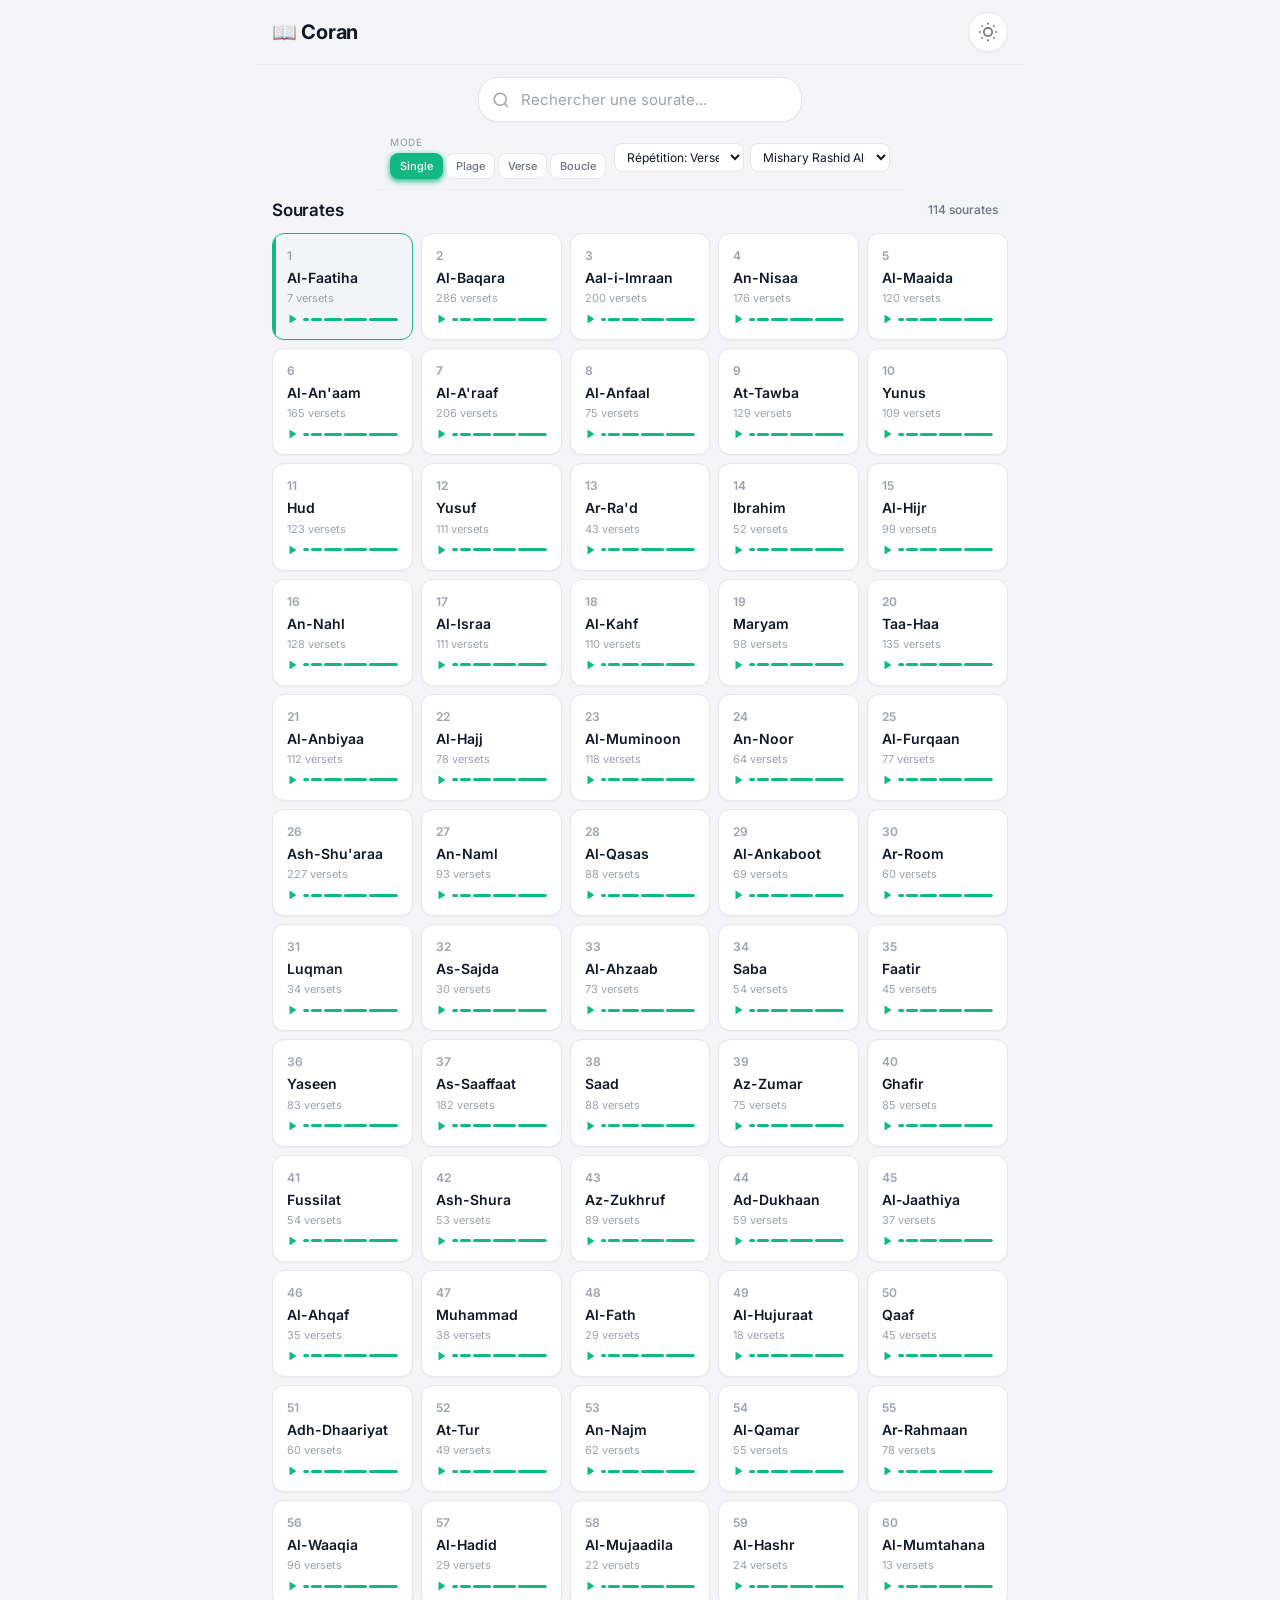
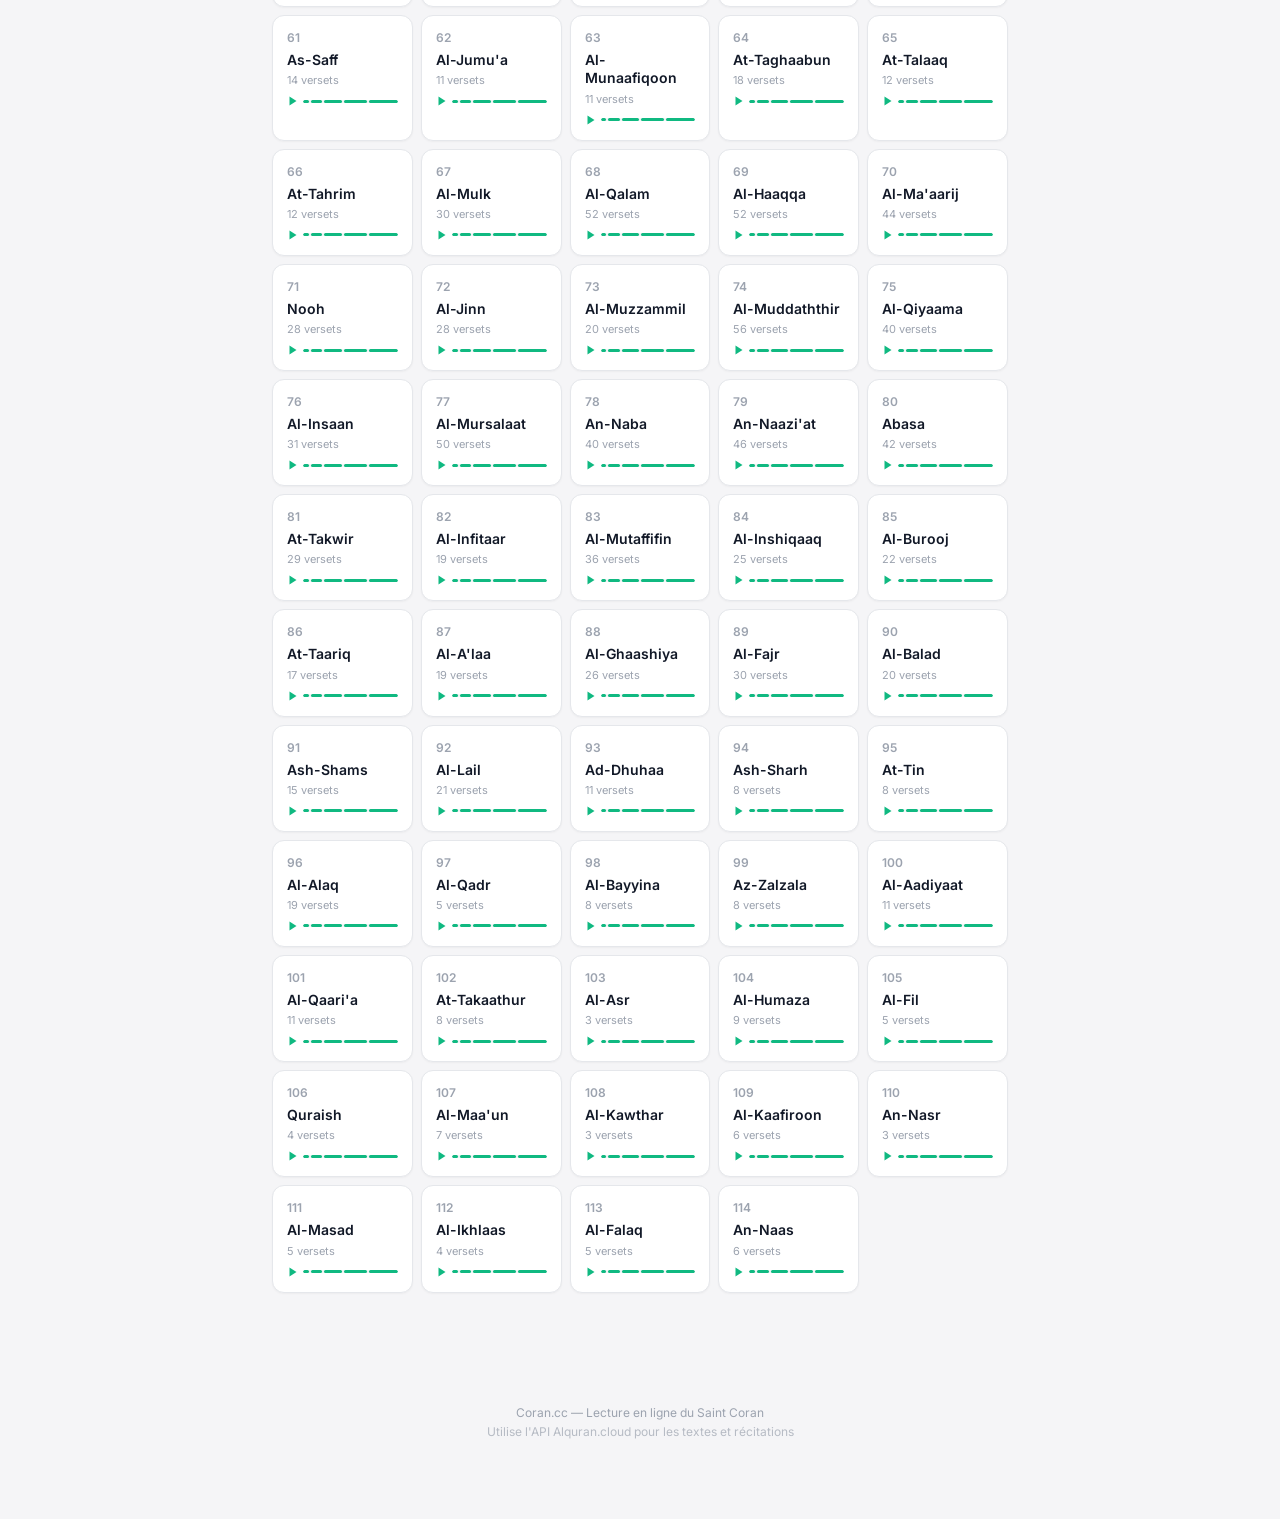
==== commit 8208e0b0: "Copie coran.html vers index.html pour GitHub Pages" ====
--- a/index.html
+++ b/index.html
@@ -85,9 +85,9 @@
 .mode-chip.active { background: var(--primary); color: white; border-color: var(--primary); box-shadow: 0 2px 6px var(--primary); }
 .mode-chip:active { transform: scale(0.96); }
 .options-row-right { display: flex; align-items: center; gap: 6px; }
-.loop-toggle { display: flex; align-items: center; gap: 5px; padding: 5px 10px; border: 0.5px solid var(--border); border-radius: var(--radius-sm); background: var(--surface); color: var(--text-secondary); font-size: 12px; font-weight: 500; cursor: pointer; transition: all 0.15s ease; font-family: inherit; }
-.loop-toggle.active { background: var(--warning); color: white; border-color: var(--warning); box-shadow: 0 2px 6px var(--warning); }
-.loop-toggle:active { transform: scale(0.96); }
+.loop-toggle { display: none; }
+.loop-mode-select { padding: 5px 8px; border: 0.5px solid var(--border); border-radius: var(--radius-sm); background: var(--surface); color: var(--text); font-size: 12px; font-family: inherit; outline: none; cursor: pointer; max-width: 130px; }
+.loop-mode-select:focus { border-color: var(--primary); }
 .reciter-select { display: flex; flex-direction: column; gap: 3px; }
 .reciter-select select { padding: 5px 8px; border: 0.5px solid var(--border); border-radius: var(--radius-sm); background: var(--surface); color: var(--text); font-size: 12px; font-family: inherit; outline: none; cursor: pointer; max-width: 140px; }
 .reciter-select select:focus { border-color: var(--primary); }
@@ -239,10 +239,12 @@
           </div>
         </div>
         <div class="options-row-right">
-          <button class="loop-toggle" id="loopToggle" title="Activer la boucle">
-            <svg width="18" height="18" viewBox="0 0 24 24" fill="none" stroke="currentColor" stroke-width="2"><polyline points="17 1 21 5 17 9"/><path d="M3 11V9a4 4 0 0 1 4-4h14"/><polyline points="7 23 3 19 7 15"/><path d="M21 13v2a4 4 0 0 1-4 4H3"/></svg>
-            <span>Boucle</span>
-          </button>
+          <select class="loop-mode-select" id="loopModeSelect" title="Mode de répétition">
+            <option value="off">Répétition: Off</option>
+            <option value="verse" selected>Répétition: Verset</option>
+            <option value="surah">Répétition: Sourate</option>
+            <option value="page">Répétition: Page</option>
+          </select>
           <div class="reciter-select">
             <select id="reciterSelect"></select>
           </div>
@@ -418,6 +420,7 @@
   rangeStart: 1,
   rangeEnd: 5,
   loopEnabled: false,
+  loopMode: 'verse', // verse | surah | off
   currentPage: 1,
   downloadedSurahs: {},
   downloading: {},
@@ -439,9 +442,8 @@
   $$('.mode-chip').forEach(chip => {
     chip.classList.toggle('active', chip.dataset.mode === state.readingMode);
   });
-  const loopBtn = $('#loopToggle');
-  loopBtn.classList.toggle('active', state.loopEnabled);
-  loopBtn.querySelector('span').textContent = state.loopEnabled ? 'Boucle ✓' : 'Boucle';
+  const loopBtn = $('#loopModeSelect');
+  loopBtn.value = state.loopMode;
   $('#rangeConfigGlobal').style.display = state.readingMode === 'range' ? 'block' : 'none';
   $('#rangeStartGlobal').value = state.rangeStart;
   $('#rangeEndGlobal').value = state.rangeEnd;
@@ -539,14 +541,17 @@
 
 function setReadingMode(mode) {
   state.readingMode = mode;
-  state.loopEnabled = false;
   $$('.mode-chip').forEach(chip => {
     chip.classList.toggle('active', chip.dataset.mode === mode);
   });
   $('#rangeConfigGlobal').style.display = mode === 'range' ? 'block' : 'none';
   $('#pageConfigGlobal').style.display = mode === 'page' ? 'block' : 'none';
-  $('#loopToggle').classList.toggle('active', state.loopEnabled);
-  $('#loopToggle').querySelector('span').textContent = state.loopEnabled ? 'Boucle ✓' : 'Boucle';
+  updateLoopUI();
+}
+
+function updateLoopUI() {
+  const sel = $('#loopModeSelect');
+  if (sel) sel.value = state.loopMode;
 }
 
 function applyGlobalRange() {
@@ -578,14 +583,16 @@
   loadVerse(state.currentSurah, target);
 }
 
-function toggleLoop() {
-  state.loopEnabled = !state.loopEnabled;
-  const btn = $('#loopToggle');
-  btn.classList.toggle('active', state.loopEnabled);
-  btn.querySelector('span').textContent = state.loopEnabled ? 'Boucle ✓' : 'Boucle';
-  updatePlayerStatus(state.loopEnabled ? 'Boucle activée' : 'Boucle désactivée');
-}
-
+function updateLoopUI() {
+  const sel = $('#loopModeSelect');
+  if (sel) sel.value = state.loopMode;
+  updatePlayerStatus(`Répétition: ${state.loopMode === 'off' ? 'Off' : state.loopMode === 'verse' ? 'Verset' : state.loopMode === 'surah' ? 'Sourate' : 'Page'}`);
+}
+
+function setLoopMode(mode) {
+  state.loopMode = mode;
+  updateLoopUI();
+}
 function setReciter(reciterId) {
   state.reciter = reciterId;
   const select = $('#reciterSelect');
@@ -741,13 +748,34 @@
 }
 
 function onAudioEnded() {
+  state.isPlaying = false;
   if (state.readingMode === 'range') return;
-  if (state.loopEnabled) {
+  if (state.loopMode === 'verse') {
     const url = getRecitationUrl(state.currentSurah, state.currentVerse, state.reciter);
     url.then(u => { if (u) playAudioUrl(u); });
+  } else if (state.loopMode === 'surah') {
+    nextVerse();
+  } else if (state.loopMode === 'page') {
+    nextPage();
   } else {
     nextVerse();
   }
+}
+
+function nextPage() {
+  const page = Math.floor((state.currentVerse - 1) / 15) + 1;
+  const nextPageNum = page + 1;
+  const firstVerseOfNextPage = (nextPageNum - 1) * 15 + 1;
+  const max = AYAH_COUNTS[state.currentSurah - 1];
+  if (firstVerseOfNextPage <= max) {
+    state.currentVerse = firstVerseOfNextPage;
+  } else if (state.currentSurah < 114) {
+    state.currentSurah++;
+    state.currentVerse = 1;
+  }
+  loadVerse(state.currentSurah, state.currentVerse).then(() => {
+    playCurrentVerse();
+  });
 }
 
 function prevVerse() {
@@ -762,7 +790,7 @@
     state.currentVerse = AYAH_COUNTS[state.currentSurah - 1];
   }
   loadVerse(state.currentSurah, state.currentVerse).then(() => {
-    if (state.isPlaying) playCurrentVerse();
+    playCurrentVerse();
   });
 }
 
@@ -779,7 +807,7 @@
     state.currentVerse = 1;
   }
   loadVerse(state.currentSurah, state.currentVerse).then(() => {
-    if (state.isPlaying) playCurrentVerse();
+    playCurrentVerse();
   });
 }
 
@@ -933,7 +961,7 @@
   $$('.mode-chip').forEach(chip => {
     chip.addEventListener('click', () => setReadingMode(chip.dataset.mode));
   });
-  $('#loopToggle').addEventListener('click', toggleLoop);
+  $('#loopModeSelect').addEventListener('change', (e) => setLoopMode(e.target.value));
   $('#rangeApplyBtnGlobal').addEventListener('click', applyGlobalRange);
   $('#pageGoBtnGlobal').addEventListener('click', applyGlobalPage);
   $('#pageInputGlobal').addEventListener('keydown', (e) => {
